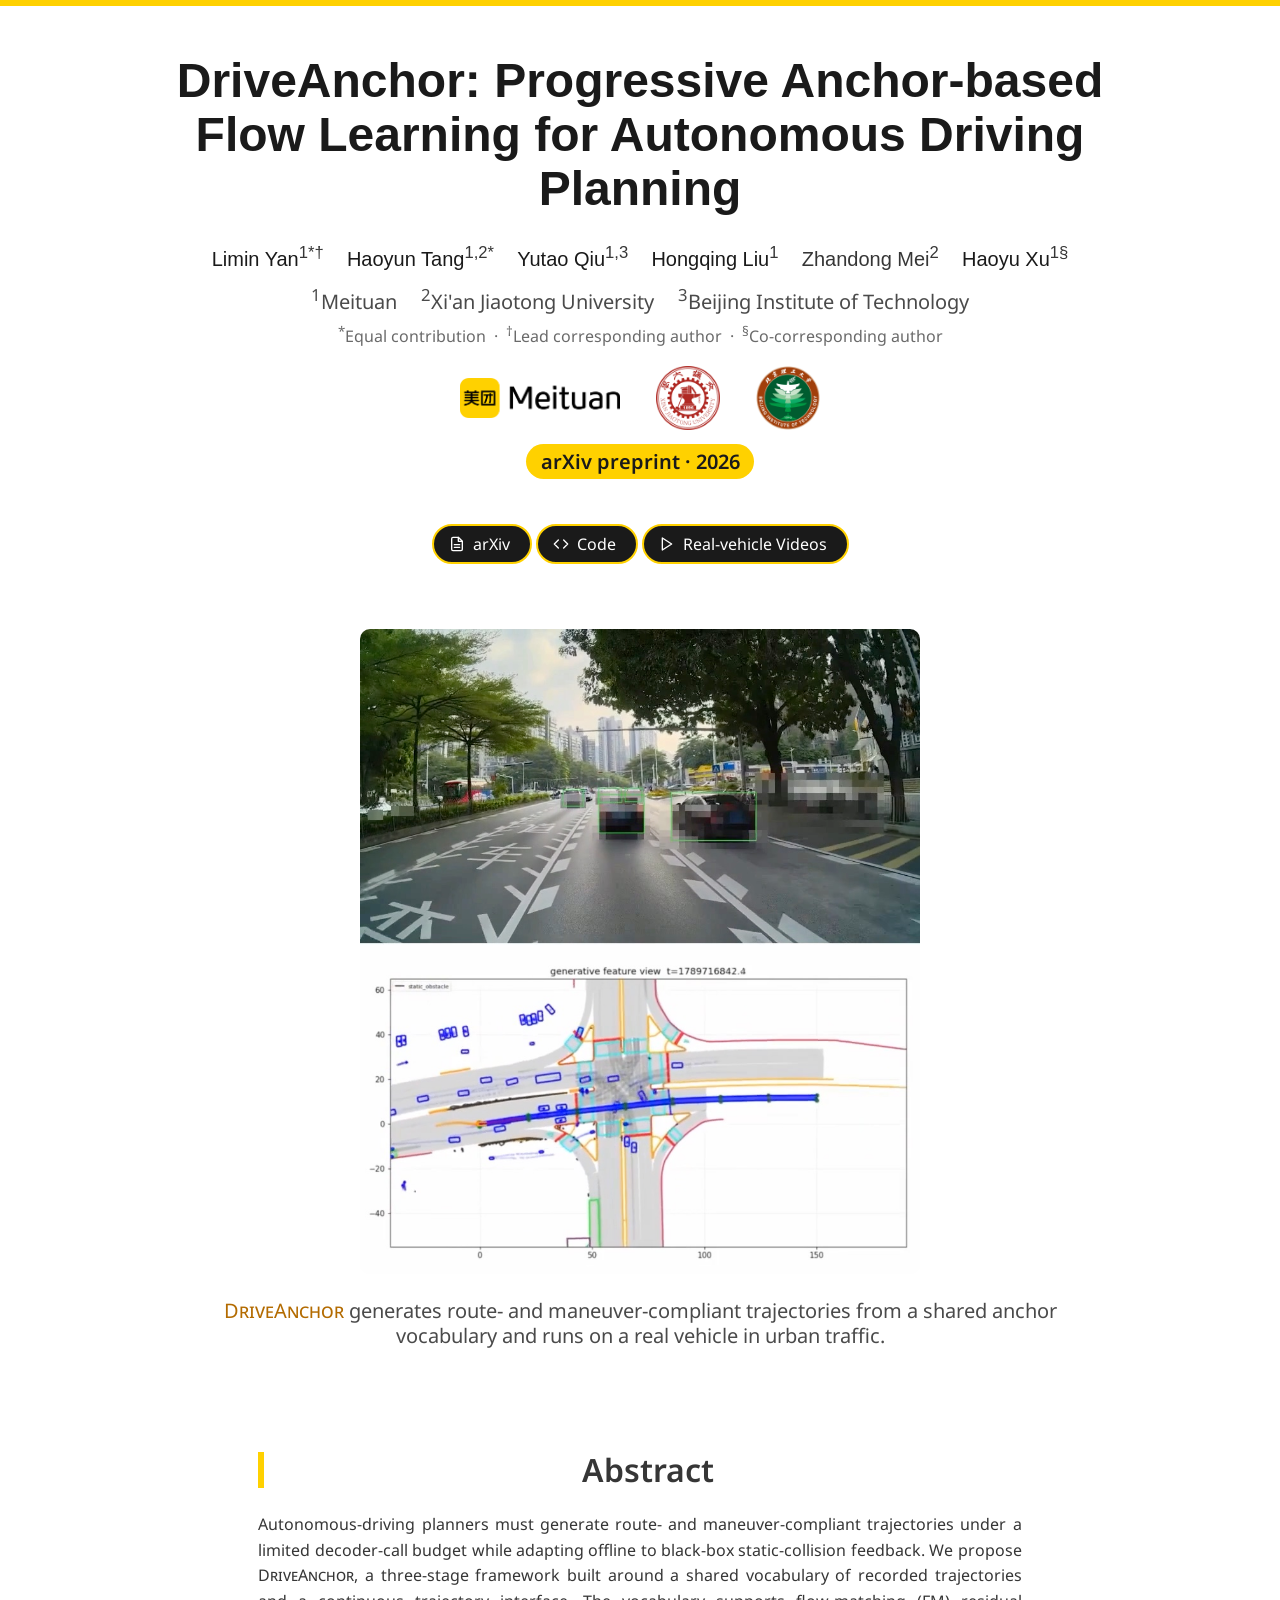
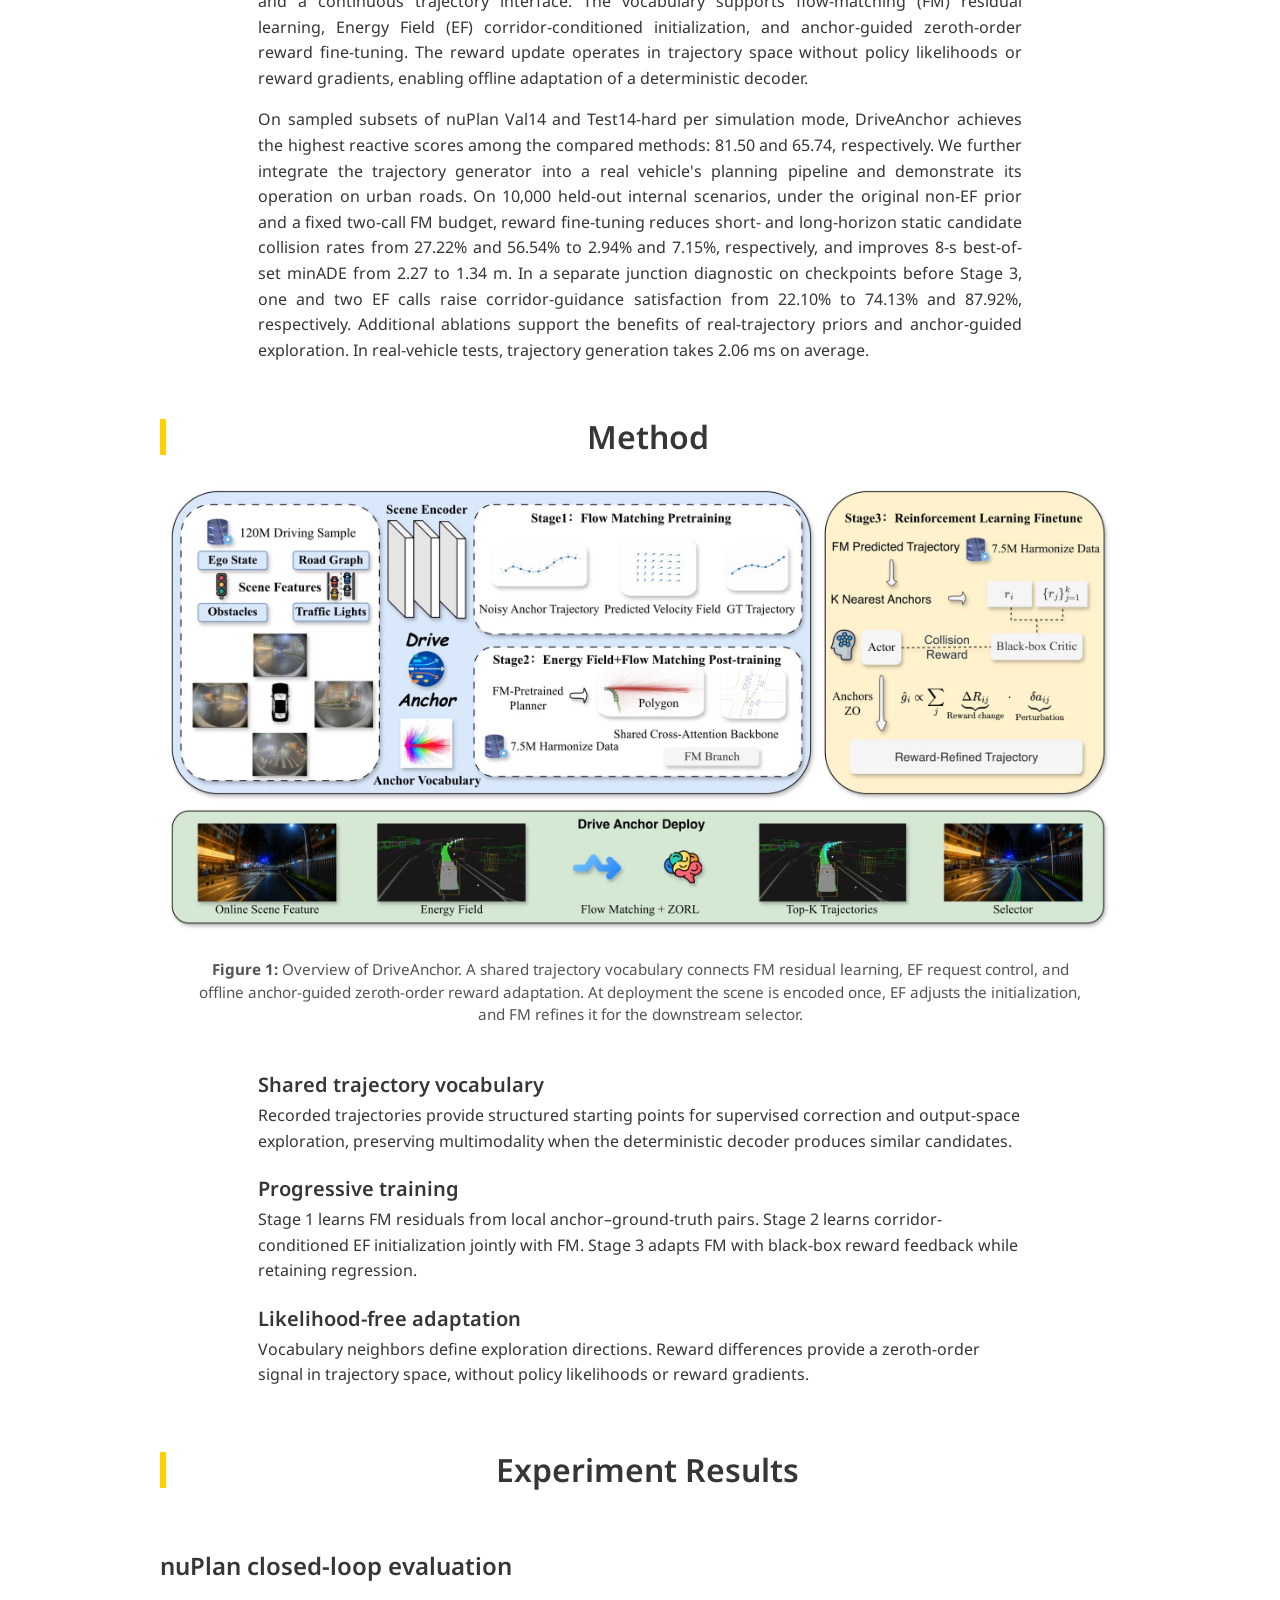
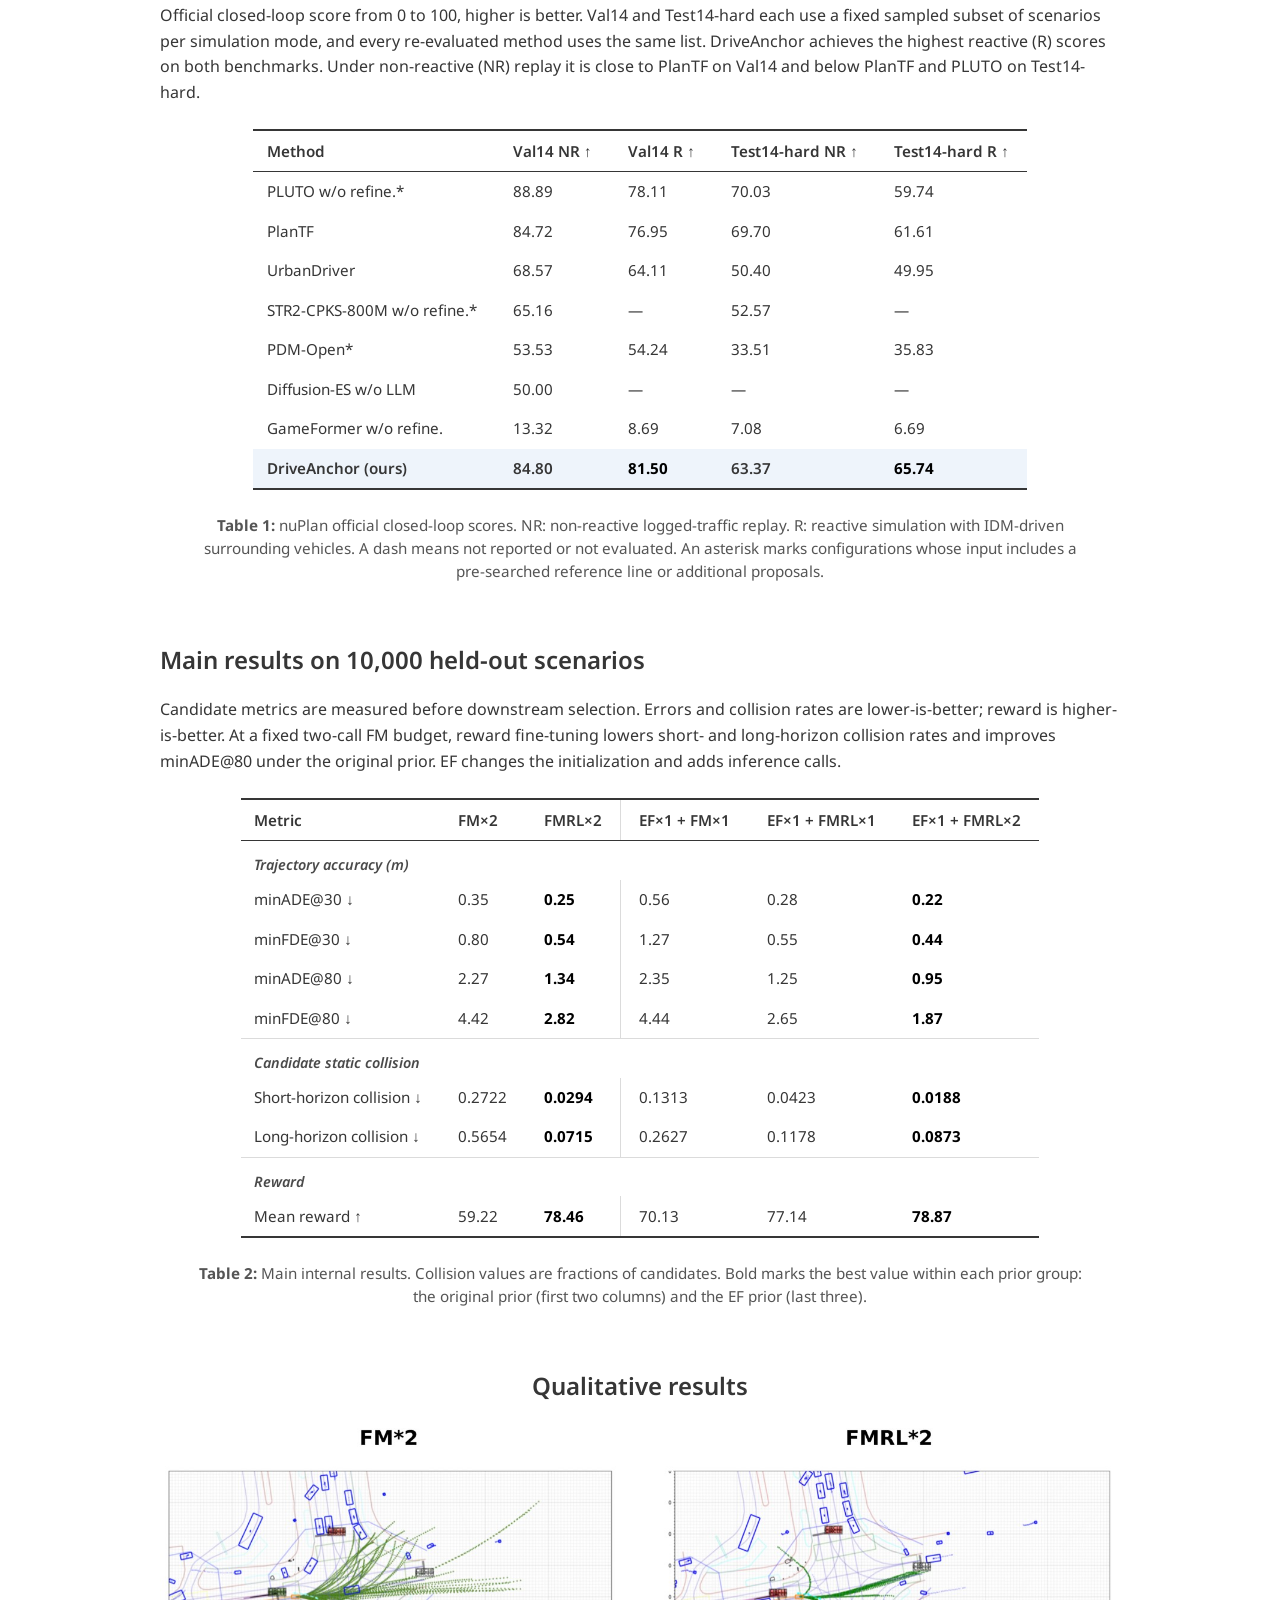
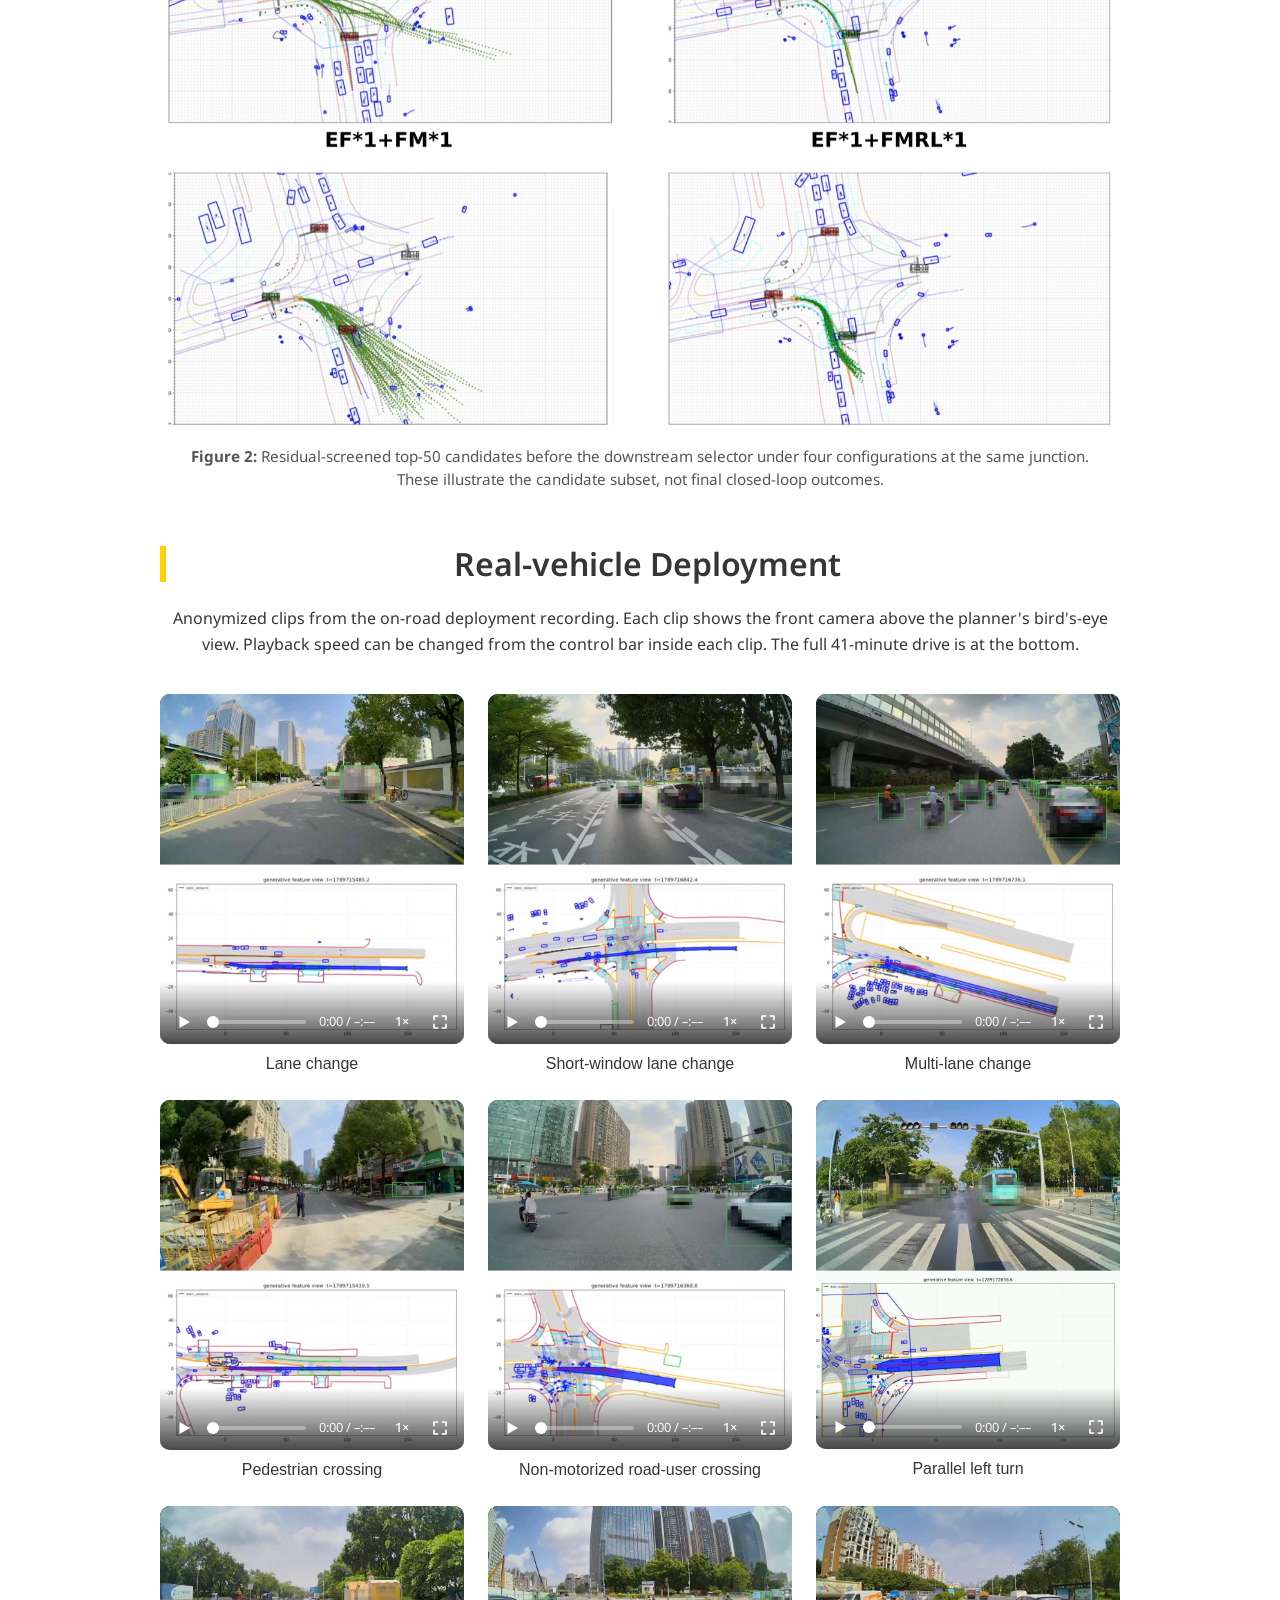
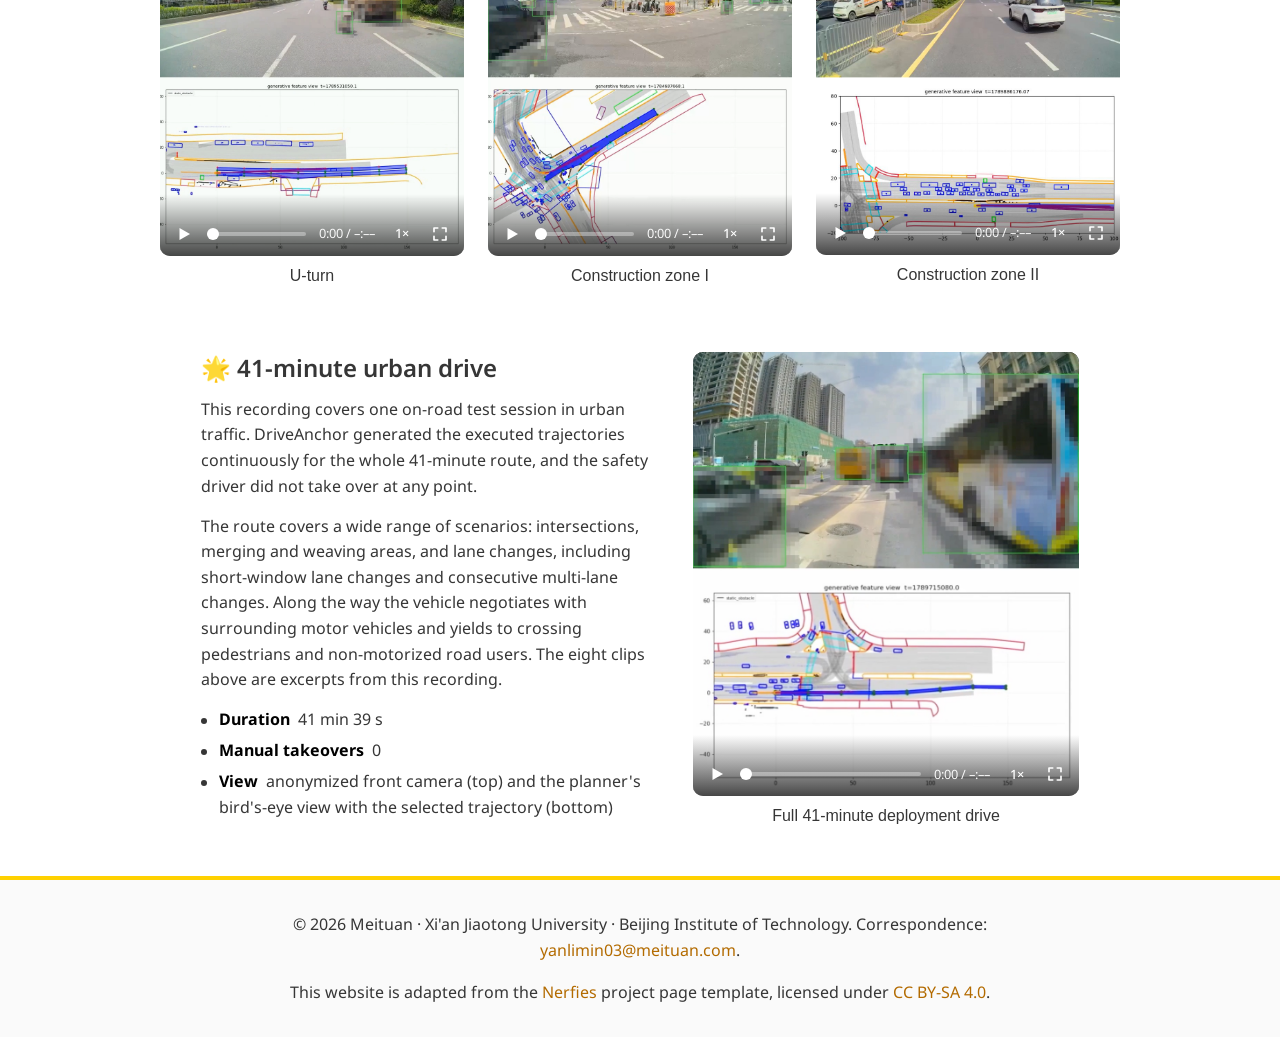
==== website_public/index.html @ 9210ba4e "Publish DriveAnchor public project page" ====
<!doctype html>
<html lang="en">
<head>
  <meta charset="utf-8">
  <meta name="viewport" content="width=device-width, initial-scale=1">
  <meta name="description" content="DriveAnchor: Progressive Anchor-based Flow Learning for Autonomous Driving Planning. Project page by Meituan, Xi'an Jiaotong University, and Beijing Institute of Technology.">
  <title>DriveAnchor: Progressive Anchor-based Flow Learning for Autonomous Driving Planning | Meituan</title>
  <link rel="icon" type="image/svg+xml" href="static/images/car-icon.svg">
  <link rel="icon" type="image/png" sizes="32x32" href="static/images/favicon-32.png">
  <link rel="apple-touch-icon" sizes="180x180" href="static/images/apple-touch-icon.png">
  <link rel="preconnect" href="https://fonts.googleapis.com">
  <link rel="preconnect" href="https://fonts.gstatic.com" crossorigin>
  <!-- Web fonts load without blocking first paint; system fonts show until they arrive. -->
  <link href="https://fonts.googleapis.com/css?family=Google+Sans|Noto+Sans|Castoro&display=swap" rel="stylesheet" media="print" onload="this.media='all'">
  <noscript><link href="https://fonts.googleapis.com/css?family=Google+Sans|Noto+Sans|Castoro&display=swap" rel="stylesheet"></noscript>
  <link rel="stylesheet" href="static/css/bulma.min.css">
  <link rel="stylesheet" href="styles.css">
</head>
<body>

<section class="hero">
  <div class="hero-body">
    <div class="container is-max-desktop">
      <div class="columns is-centered">
        <div class="column has-text-centered">
          <h1 class="title is-1 publication-title">DriveAnchor: Progressive Anchor-based Flow Learning for Autonomous Driving Planning</h1>
          <div class="is-size-5 publication-authors">
            <span class="author-block"><a href="mailto:yanlimin03@meituan.com">Limin Yan</a><sup>1*&dagger;</sup></span>
            <span class="author-block"><a href="mailto:haoyuntang224@163.com">Haoyun Tang</a><sup>1,2*</sup></span>
            <span class="author-block"><a href="mailto:3120240873@bit.edu.cn">Yutao Qiu</a><sup>1,3</sup></span>
            <span class="author-block"><a href="mailto:JaimeThomas01@outlook.com">Hongqing Liu</a><sup>1</sup></span>
            <span class="author-block">Zhandong Mei<sup>2</sup></span>
            <span class="author-block"><a href="mailto:xuhaoyu06@meituan.com">Haoyu Xu</a><sup>1&sect;</sup></span>
          </div>
          <div class="is-size-5 publication-affiliations">
            <span class="author-block"><sup>1</sup>Meituan</span>
            <span class="author-block"><sup>2</sup>Xi'an Jiaotong University</span>
            <span class="author-block"><sup>3</sup>Beijing Institute of Technology</span>
          </div>
          <div class="is-size-6 publication-notes"><sup>*</sup>Equal contribution &nbsp;&middot;&nbsp; <sup>&dagger;</sup>Lead corresponding author &nbsp;&middot;&nbsp; <sup>&sect;</sup>Co-corresponding author</div>
          <div class="affiliation-logos">
            <img src="assets/logos/meituan.png" alt="Meituan" class="aff-logo aff-logo-wide">
            <img src="assets/logos/xjtu.png" alt="Xi'an Jiaotong University" class="aff-logo">
            <img src="assets/logos/bit.png" alt="Beijing Institute of Technology" class="aff-logo">
          </div>
          <div class="is-size-5 publication-venue">arXiv preprint &middot; 2026</div>

          <div class="column has-text-centered">
            <div class="publication-links">
              <span class="link-block">
                <a href="https://arxiv.org/abs/2606.00519" target="_blank" rel="noreferrer" class="external-link button is-normal is-rounded is-dark">
                  <span class="icon"><svg viewBox="0 0 24 24" aria-hidden="true"><path d="M14 2H6a2 2 0 0 0-2 2v16a2 2 0 0 0 2 2h12a2 2 0 0 0 2-2V8z"/><path d="M14 2v6h6M16 13H8M16 17H8"/></svg></span>
                  <span>arXiv</span>
                </a>
              </span>
              <span class="link-block">
                <a href="https://github.com/123445992/driveanchor-public.github.io" target="_blank" rel="noreferrer" class="external-link button is-normal is-rounded is-dark">
                  <span class="icon"><svg viewBox="0 0 24 24" aria-hidden="true"><path d="M16 18l6-6-6-6M8 6l-6 6 6 6"/></svg></span>
                  <span>Code</span>
                </a>
              </span>
              <span class="link-block">
                <a href="#videos" class="external-link button is-normal is-rounded is-dark">
                  <span class="icon"><svg viewBox="0 0 24 24" aria-hidden="true"><path d="M5 3l14 9-14 9z"/></svg></span>
                  <span>Real-vehicle Videos</span>
                </a>
              </span>
            </div>
          </div>
        </div>
      </div>
    </div>
  </div>
</section>

<section class="hero teaser">
  <div class="container is-max-desktop">
    <div class="hero-body">
      <video id="teaser" autoplay muted loop playsinline webkit-playsinline x5-playsinline x5-video-player-type="h5-page" preload="auto" poster="assets/video_posters/short-lane-change.jpg?v=2" width="880" height="1014">
        <source src="assets/videos/short-lane-change.mp4?v=3" type="video/mp4">
      </video>
      <h2 class="subtitle has-text-centered">
        <span class="dnerf">DriveAnchor</span> generates route- and maneuver-compliant trajectories from a shared anchor vocabulary and runs on a real vehicle in urban traffic.
      </h2>
    </div>
  </div>
</section>

<section class="section">
  <div class="container is-max-desktop">

    <!-- Abstract -->
    <div class="columns is-centered has-text-centered">
      <div class="column is-four-fifths">
        <h2 class="title is-3">Abstract</h2>
        <div class="content has-text-justified">
          <p>Autonomous-driving planners must generate route- and maneuver-compliant trajectories under a limited decoder-call budget while adapting offline to black-box static-collision feedback. We propose <span class="dnerf">DriveAnchor</span>, a three-stage framework built around a shared vocabulary of recorded trajectories and a continuous trajectory interface. The vocabulary supports flow-matching (FM) residual learning, Energy Field (EF) corridor-conditioned initialization, and anchor-guided zeroth-order reward fine-tuning. The reward update operates in trajectory space without policy likelihoods or reward gradients, enabling offline adaptation of a deterministic decoder.</p>
          <p>On sampled subsets of nuPlan Val14 and Test14-hard per simulation mode, DriveAnchor achieves the highest reactive scores among the compared methods: 81.50 and 65.74, respectively. We further integrate the trajectory generator into a real vehicle's planning pipeline and demonstrate its operation on urban roads. On 10,000 held-out internal scenarios, under the original non-EF prior and a fixed two-call FM budget, reward fine-tuning reduces short- and long-horizon static candidate collision rates from 27.22% and 56.54% to 2.94% and 7.15%, respectively, and improves 8-s best-of-set minADE from 2.27 to 1.34 m. In a separate junction diagnostic on checkpoints before Stage 3, one and two EF calls raise corridor-guidance satisfaction from 22.10% to 74.13% and 87.92%, respectively. Additional ablations support the benefits of real-trajectory priors and anchor-guided exploration. In real-vehicle tests, trajectory generation takes 2.06 ms on average.</p>
        </div>
      </div>
    </div>
    <!--/ Abstract -->

  </div>
</section>

<section class="section" id="method">
  <div class="container is-max-desktop">
    <div class="columns is-centered has-text-centered">
      <div class="column is-full-width">
        <h2 class="title is-3">Method</h2>
        <div class="content">
          <img src="assets/images/drive-anchor-pipeline.jpg" width="2200" height="1069" loading="lazy" decoding="async" alt="DriveAnchor training and deployment pipeline: anchor vocabulary, three training stages, and on-vehicle deployment">
          <p class="figure-caption"><b>Figure 1:</b> Overview of DriveAnchor. A shared trajectory vocabulary connects FM residual learning, EF request control, and offline anchor-guided zeroth-order reward adaptation. At deployment the scene is encoded once, EF adjusts the initialization, and FM refines it for the downstream selector.</p>
        </div>
      </div>
    </div>

    <div class="columns is-centered">
      <div class="column is-four-fifths">
        <div class="content method-points">
          <h3 class="title is-5">Shared trajectory vocabulary</h3>
          <p>Recorded trajectories provide structured starting points for supervised correction and output-space exploration, preserving multimodality when the deterministic decoder produces similar candidates.</p>
          <h3 class="title is-5">Progressive training</h3>
          <p>Stage 1 learns FM residuals from local anchor–ground-truth pairs. Stage 2 learns corridor-conditioned EF initialization jointly with FM. Stage 3 adapts FM with black-box reward feedback while retaining regression.</p>
          <h3 class="title is-5">Likelihood-free adaptation</h3>
          <p>Vocabulary neighbors define exploration directions. Reward differences provide a zeroth-order signal in trajectory space, without policy likelihoods or reward gradients.</p>
        </div>
      </div>
    </div>
  </div>
</section>

<section class="section" id="results">
  <div class="container is-max-desktop">
    <div class="columns is-centered has-text-centered">
      <div class="column is-full-width">
        <h2 class="title is-3">Experiment Results</h2>
      </div>
    </div>

    <div class="columns is-centered">
      <div class="column is-full-width">
        <h3 class="title is-4">nuPlan closed-loop evaluation</h3>
        <div class="content">
          <p>Official closed-loop score from 0 to 100, higher is better. Val14 and Test14-hard each use a fixed sampled subset of scenarios per simulation mode, and every re-evaluated method uses the same list. DriveAnchor achieves the highest reactive (R) scores on both benchmarks. Under non-reactive (NR) replay it is close to PlanTF on Val14 and below PlanTF and PLUTO on Test14-hard.</p>
        </div>
        <div class="table-container">
          <table class="table results-table">
            <thead><tr><th>Method</th><th>Val14 NR ↑</th><th>Val14 R ↑</th><th>Test14-hard NR ↑</th><th>Test14-hard R ↑</th></tr></thead>
            <tbody>
              <tr><td>PLUTO w/o refine.*</td><td>88.89</td><td>78.11</td><td>70.03</td><td>59.74</td></tr>
              <tr><td>PlanTF</td><td>84.72</td><td>76.95</td><td>69.70</td><td>61.61</td></tr>
              <tr><td>UrbanDriver</td><td>68.57</td><td>64.11</td><td>50.40</td><td>49.95</td></tr>
              <tr><td>STR2-CPKS-800M w/o refine.*</td><td>65.16</td><td>—</td><td>52.57</td><td>—</td></tr>
              <tr><td>PDM-Open*</td><td>53.53</td><td>54.24</td><td>33.51</td><td>35.83</td></tr>
              <tr><td>Diffusion-ES w/o LLM</td><td>50.00</td><td>—</td><td>—</td><td>—</td></tr>
              <tr><td>GameFormer w/o refine.</td><td>13.32</td><td>8.69</td><td>7.08</td><td>6.69</td></tr>
              <tr class="ours"><td>DriveAnchor (ours)</td><td>84.80</td><td><b>81.50</b></td><td>63.37</td><td><b>65.74</b></td></tr>
            </tbody>
          </table>
        </div>
        <p class="figure-caption"><b>Table 1:</b> nuPlan official closed-loop scores. NR: non-reactive logged-traffic replay. R: reactive simulation with IDM-driven surrounding vehicles. A dash means not reported or not evaluated. An asterisk marks configurations whose input includes a pre-searched reference line or additional proposals.</p>
      </div>
    </div>

    <div class="columns is-centered">
      <div class="column is-full-width">
        <h3 class="title is-4">Main results on 10,000 held-out scenarios</h3>
        <div class="content">
          <p>Candidate metrics are measured before downstream selection. Errors and collision rates are lower-is-better; reward is higher-is-better. At a fixed two-call FM budget, reward fine-tuning lowers short- and long-horizon collision rates and improves minADE@80 under the original prior. EF changes the initialization and adds inference calls.</p>
        </div>
        <div class="table-container">
          <table class="table results-table wide">
            <thead><tr><th>Metric</th><th>FM×2</th><th>FMRL×2</th><th>EF×1 + FM×1</th><th>EF×1 + FMRL×1</th><th>EF×1 + FMRL×2</th></tr></thead>
            <tbody>
              <tr class="group"><th colspan="6">Trajectory accuracy (m)</th></tr>
              <tr><td>minADE@30 ↓</td><td>0.35</td><td><b>0.25</b></td><td>0.56</td><td>0.28</td><td><b>0.22</b></td></tr>
              <tr><td>minFDE@30 ↓</td><td>0.80</td><td><b>0.54</b></td><td>1.27</td><td>0.55</td><td><b>0.44</b></td></tr>
              <tr><td>minADE@80 ↓</td><td>2.27</td><td><b>1.34</b></td><td>2.35</td><td>1.25</td><td><b>0.95</b></td></tr>
              <tr><td>minFDE@80 ↓</td><td>4.42</td><td><b>2.82</b></td><td>4.44</td><td>2.65</td><td><b>1.87</b></td></tr>
              <tr class="group"><th colspan="6">Candidate static collision</th></tr>
              <tr><td>Short-horizon collision ↓</td><td>0.2722</td><td><b>0.0294</b></td><td>0.1313</td><td>0.0423</td><td><b>0.0188</b></td></tr>
              <tr><td>Long-horizon collision ↓</td><td>0.5654</td><td><b>0.0715</b></td><td>0.2627</td><td>0.1178</td><td><b>0.0873</b></td></tr>
              <tr class="group"><th colspan="6">Reward</th></tr>
              <tr><td>Mean reward ↑</td><td>59.22</td><td><b>78.46</b></td><td>70.13</td><td>77.14</td><td><b>78.87</b></td></tr>
            </tbody>
          </table>
        </div>
        <p class="figure-caption"><b>Table 2:</b> Main internal results. Collision values are fractions of candidates. Bold marks the best value within each prior group: the original prior (first two columns) and the EF prior (last three).</p>
      </div>
    </div>

    <div class="columns is-centered has-text-centered">
      <div class="column is-full-width">
        <h3 class="title is-4">Qualitative results</h3>
        <div class="content">
          <img src="assets/images/residual-screening.jpg" width="1600" height="1017" loading="lazy" decoding="async" alt="Residual-screened top-50 candidate trajectories at one junction under four configurations">
          <p class="figure-caption"><b>Figure 2:</b> Residual-screened top-50 candidates before the downstream selector under four configurations at the same junction. These illustrate the candidate subset, not final closed-loop outcomes.</p>
        </div>
      </div>
    </div>
  </div>
</section>

<section class="section" id="videos">
  <div class="container is-max-desktop">
    <div class="columns is-centered has-text-centered">
      <div class="column is-full-width">
        <h2 class="title is-3">Real-vehicle Deployment</h2>
        <div class="content">
          <p>Anonymized clips from the on-road deployment recording. Each clip shows the front camera above the planner's bird's-eye view. Playback speed can be changed from the control bar inside each clip. The full 41-minute drive is at the bottom.</p>
        </div>
      </div>
    </div>

    <div class="columns is-multiline is-centered video-grid">
      <div class="column is-one-third"><div class="video-card"><video controls preload="none" playsinline width="880" height="1014" poster="assets/video_posters/lane-change.jpg?v=2"><source src="assets/videos/lane-change.mp4?v=3" type="video/mp4"></video><p class="video-label">Lane change</p></div></div>
      <div class="column is-one-third"><div class="video-card"><video controls preload="none" playsinline width="880" height="1014" poster="assets/video_posters/short-lane-change.jpg?v=2"><source src="assets/videos/short-lane-change.mp4?v=3" type="video/mp4"></video><p class="video-label">Short-window lane change</p></div></div>
      <div class="column is-one-third"><div class="video-card"><video controls preload="none" playsinline width="880" height="1014" poster="assets/video_posters/multi-lane-change.jpg?v=2"><source src="assets/videos/multi-lane-change.mp4?v=3" type="video/mp4"></video><p class="video-label">Multi-lane change</p></div></div>
      <div class="column is-one-third"><div class="video-card"><video controls preload="none" playsinline width="880" height="1014" poster="assets/video_posters/pedestrian-crossing.jpg?v=2"><source src="assets/videos/pedestrian-crossing.mp4?v=3" type="video/mp4"></video><p class="video-label">Pedestrian crossing</p></div></div>
      <div class="column is-one-third"><div class="video-card"><video controls preload="none" playsinline width="880" height="1014" poster="assets/video_posters/non-motorized-crossing.jpg?v=2"><source src="assets/videos/non-motorized-crossing.mp4?v=3" type="video/mp4"></video><p class="video-label">Non-motorized road-user crossing</p></div></div>
      <div class="column is-one-third"><div class="video-card"><video controls preload="none" playsinline width="880" height="1012" poster="assets/video_posters/parallel-left-turn.jpg?v=2"><source src="assets/videos/parallel-left-turn.mp4?v=3" type="video/mp4"></video><p class="video-label">Parallel left turn</p></div></div>
      <div class="column is-one-third"><div class="video-card"><video controls preload="none" playsinline width="880" height="1012" poster="assets/video_posters/u-turn.jpg?v=2"><source src="assets/videos/u-turn.mp4?v=3" type="video/mp4"></video><p class="video-label">U-turn</p></div></div>
      <div class="column is-one-third"><div class="video-card"><video controls preload="none" playsinline width="880" height="1012" poster="assets/video_posters/construction-zone.jpg?v=2"><source src="assets/videos/construction-zone-1.mp4?v=3" type="video/mp4"></video><p class="video-label">Construction zone I</p></div></div>
      <div class="column is-one-third"><div class="video-card"><video controls preload="none" playsinline width="880" height="1010" poster="assets/video_posters/construction-zone-2.jpg?v=2"><source src="assets/videos/construction-zone-2.mp4?v=3" type="video/mp4"></video><p class="video-label">Construction zone II</p></div></div>
    </div>

    <div class="columns is-centered is-vcentered video-feature">
      <div class="column is-6 feature-text">
        <h3 class="title is-4">🌟 41-minute urban drive</h3>
        <div class="content">
          <p>This recording covers one on-road test session in urban traffic. DriveAnchor generated the executed trajectories continuously for the whole 41-minute route, and the safety driver did not take over at any point.</p>
          <p>The route covers a wide range of scenarios: intersections, merging and weaving areas, and lane changes, including short-window lane changes and consecutive multi-lane changes. Along the way the vehicle negotiates with surrounding motor vehicles and yields to crossing pedestrians and non-motorized road users. The eight clips above are excerpts from this recording.</p>
          <ul class="feature-facts">
            <li><b>Duration</b> 41 min 39 s</li>
            <li><b>Manual takeovers</b> 0</li>
            <li><b>View</b> anonymized front camera (top) and the planner's bird's-eye view with the selected trajectory (bottom)</li>
          </ul>
        </div>
      </div>
      <div class="column is-5">
        <div class="video-card">
          <video controls preload="none" playsinline width="880" height="1014" poster="assets/video_posters/full-deployment.jpg?v=2" aria-label="Full 41-minute deployment drive"><source src="https://github.com/123445992/driveanchor-public.github.io/releases/download/media-v2/full-deployment.mp4" type="video/mp4"></video>
          <p class="video-label">Full 41-minute deployment drive</p>
        </div>
      </div>
    </div>
  </div>
</section>

<footer class="footer">
  <div class="container">
    <div class="columns is-centered">
      <div class="column is-8">
        <div class="content has-text-centered">
          <p>&copy; 2026 Meituan &middot; Xi'an Jiaotong University &middot; Beijing Institute of Technology. Correspondence: <a href="mailto:yanlimin03@meituan.com">yanlimin03@meituan.com</a>.</p>
          <p>This website is adapted from the <a href="https://nerfies.github.io" target="_blank" rel="noreferrer">Nerfies</a> project page template, licensed under <a rel="license" href="http://creativecommons.org/licenses/by-sa/4.0/">CC BY-SA 4.0</a>.</p>
        </div>
      </div>
    </div>
  </div>
</footer>

<script src="static/js/player.js" defer></script>
</body>
</html>
---- website_public/styles.css ----
/* DriveAnchor project page — adapted from the Nerfies template (CC BY-SA 4.0). */

body {
  font-family: 'Noto Sans', sans-serif;
  color: #363636;
}

.title,
.subtitle,
.video-label {
  font-family: 'Google Sans', 'Noto Sans', sans-serif;
}

.content {
  line-height: 1.6;
}

.footer .icon-link {
  font-size: 25px;
  color: #000;
}

.link-block a {
  margin-top: 5px;
  margin-bottom: 5px;
}

.dnerf {
  font-variant: small-caps;
}

.teaser .hero-body {
  padding-top: 0;
  padding-bottom: 3rem;
}

.teaser {
  font-family: 'Google Sans', sans-serif;
}

.teaser video {
  display: block;
  width: 100%;
  max-width: 560px;
  height: auto;
  margin: 0 auto 1.5rem;
  border-radius: 10px;
}

.publication-title {
  font-family: 'Google Sans', sans-serif;
}

.publication-authors {
  font-family: 'Google Sans', sans-serif;
}

.publication-venue {
  color: #555;
  width: fit-content;
  margin: 0.5rem auto 0;
  font-weight: bold;
}

.author-block {
  display: inline-block;
}

.publication-links {
  margin-top: 1rem;
}

.button .icon svg {
  width: 16px;
  height: 16px;
  fill: none;
  stroke: currentColor;
  stroke-width: 2;
  stroke-linecap: round;
  stroke-linejoin: round;
}

.section {
  padding-top: 2rem;
  padding-bottom: 2rem;
}

.section + .section {
  padding-top: 0;
}

#videos {
  padding-bottom: 3rem;
}

.title.is-3 {
  margin-top: 1.5rem;
}

.title.is-4 {
  margin-top: 2.5rem;
}

.content img {
  display: block;
  width: 100%;
  height: auto;
  margin: 0 auto;
  border-radius: 10px;
}

.figure-caption {
  margin: 0.75rem auto 0;
  max-width: 900px;
  color: #555;
  font-size: 0.95rem;
  line-height: 1.5;
  text-align: center;
}

.method-points h3.title {
  margin-top: 1.5rem;
  margin-bottom: 0.4rem;
}

.method-points p {
  margin-bottom: 0.5rem;
}

/* Tables — booktabs style: top and bottom rules, one rule under the header, no vertical lines */
.table-container {
  overflow-x: auto;
  -webkit-overflow-scrolling: touch;
  margin: 0.5rem 0 0;
}

.results-table {
  width: auto;
  min-width: 720px;
  margin: 0 auto;
  border-collapse: collapse;
  color: #363636;
  font-size: 0.95rem;
  font-variant-numeric: tabular-nums;
}

.results-table th,
.results-table td {
  padding: 0.55em 1.2em;
  border: 0;
  text-align: center;
  white-space: nowrap;
  vertical-align: middle;
}

.results-table th:first-child,
.results-table td:first-child {
  padding-left: 0.9em;
  text-align: left;
}

.results-table thead th {
  border-top: 2px solid #363636;
  border-bottom: 1px solid #363636;
  color: #363636;
  font-family: 'Google Sans', 'Noto Sans', sans-serif;
  font-weight: 600;
}

.results-table tbody tr:last-child td {
  border-bottom: 2px solid #363636;
}

.results-table tbody tr:hover td {
  background: #fafafa;
}

.results-table tr.ours td {
  background: #eef4fb;
  font-weight: 600;
}

.results-table tr.ours:hover td {
  background: #e6eff9;
}

.results-table tr.group th {
  padding: 0.9em 0.9em 0.3em;
  border-top: 1px solid #dbdbdb;
  color: #4a4a4a;
  font-size: 0.9rem;
  font-style: italic;
  font-weight: 600;
  text-align: left;
}

.results-table tr.group:first-child th {
  border-top: 0;
}

.results-table b {
  color: #000;
  font-weight: 700;
}

.results-table.wide th:nth-child(4),
.results-table.wide td:nth-child(4) {
  border-left: 1px solid #dbdbdb;
}

.results-table.wide tr.group th {
  border-left: 0;
}

.results-table:not(.wide) {
  min-width: 640px;
}

/* Videos */
.video-grid {
  margin-top: 0.5rem;
}

.video-feature {
  margin-top: 2.5rem;
}

.video-feature .video-card {
  max-width: 440px;
  margin: 0 auto;
}

.video-feature .video-label {
  font-size: 1rem;
}

.feature-text .title.is-4 {
  margin-top: 0;
  margin-bottom: 1rem;
  text-align: left;
}

.feature-text .content {
  text-align: left;
}

.feature-text .content p {
  margin-bottom: 0.9rem;
}

.content ul.feature-facts {
  margin: 0.5rem 0 0;
  padding-left: 0;
  list-style: none;
}

.feature-facts li {
  padding-left: 1.1em;
  margin-bottom: 0.35rem;
  position: relative;
}

.feature-facts li::before {
  content: "";
  position: absolute;
  left: 0;
  top: 0.65em;
  width: 6px;
  height: 6px;
  border-radius: 50%;
  background: #363636;
}

.feature-facts b {
  color: #000;
  margin-right: 0.3em;
}

@media (max-width: 768px) {
  .feature-text .title.is-4,
  .feature-text .content {
    text-align: center;
  }
  .feature-facts li {
    text-align: left;
  }
  .video-feature .video-card {
    max-width: 360px;
  }
}

.video-card video {
  display: block;
  width: 100%;
  height: auto;
  border-radius: 10px;
  background: #000;
}

/* In-video player chrome (built by static/js/player.js) */
.player {
  position: relative;
  overflow: hidden;
  border-radius: 10px;
  background: #000;
  outline: none;
}

.player video {
  display: block;
  width: 100%;
  height: auto;
  border: 0;
  border-radius: 0;
  cursor: pointer;
}

.player.is-fullscreen {
  display: flex;
  align-items: center;
  justify-content: center;
  border-radius: 0;
}

.player.is-fullscreen video {
  width: 100%;
  height: 100%;
  object-fit: contain;
}

.player-bar {
  position: absolute;
  right: 0;
  bottom: 0;
  left: 0;
  display: flex;
  align-items: center;
  gap: 0.4rem;
  padding: 1.6rem 0.6rem 0.5rem;
  background: linear-gradient(to top, rgba(0, 0, 0, 0.72), rgba(0, 0, 0, 0));
  color: #fff;
  font-family: 'Google Sans', 'Noto Sans', sans-serif;
  font-size: 0.8rem;
  font-variant-numeric: tabular-nums;
  opacity: 0;
  transition: opacity 0.2s ease;
}

.player.is-paused .player-bar,
.player.is-active .player-bar,
.player:focus-within .player-bar {
  opacity: 1;
}

@media (hover: none) {
  .player-bar { opacity: 1; }
}

.pb-btn {
  display: inline-flex;
  align-items: center;
  justify-content: center;
  flex: none;
  height: 28px;
  min-width: 28px;
  padding: 0 0.3rem;
  border: 0;
  border-radius: 6px;
  background: transparent;
  color: #fff;
  font: inherit;
  cursor: pointer;
}

.pb-btn:hover,
.pb-btn:focus-visible {
  background: rgba(255, 255, 255, 0.18);
  outline: none;
}

.pb-btn svg {
  width: 18px;
  height: 18px;
  fill: currentColor;
}

/* The full-screen icon is stroke-only; keep it from being filled. */
.pb-full svg {
  fill: none;
}

.pb-seek {
  flex: 1 1 0;
  min-width: 0;
  height: 4px;
  margin: 0 0.2rem;
  appearance: none;
  -webkit-appearance: none;
  border-radius: 2px;
  background: linear-gradient(to right, #fff var(--p, 0%), rgba(255, 255, 255, 0.35) var(--p, 0%));
  cursor: pointer;
}

.pb-seek::-webkit-slider-thumb {
  -webkit-appearance: none;
  width: 12px;
  height: 12px;
  border: 0;
  border-radius: 50%;
  background: #fff;
}

.pb-seek::-moz-range-thumb {
  width: 12px;
  height: 12px;
  border: 0;
  border-radius: 50%;
  background: #fff;
}

.pb-seek::-moz-range-track {
  height: 4px;
  background: transparent;
}

.pb-time {
  flex: none;
  padding: 0 0.2rem;
  white-space: nowrap;
  opacity: 0.95;
}

.pb-speed {
  position: relative;
  flex: none;
}

.pb-speed-btn {
  min-width: 2.8em;
  font-weight: 500;
}

.pb-speed-menu {
  position: absolute;
  right: 0;
  bottom: calc(100% + 6px);
  display: none;
  min-width: 4.6em;
  padding: 0.25rem;
  border-radius: 8px;
  background: rgba(20, 20, 20, 0.94);
  box-shadow: 0 4px 16px rgba(0, 0, 0, 0.35);
}

.pb-speed-menu.is-open {
  display: block;
}

.pb-speed-menu button {
  display: block;
  width: 100%;
  padding: 0.3rem 0.7rem;
  border: 0;
  border-radius: 5px;
  background: transparent;
  color: #fff;
  font: inherit;
  text-align: left;
  cursor: pointer;
}

.pb-speed-menu button:hover {
  background: rgba(255, 255, 255, 0.15);
}

.pb-speed-menu button[aria-checked="true"] {
  font-weight: 600;
}

.pb-speed-menu button[aria-checked="true"]::before {
  content: "✓ ";
}

.pb-speed-menu button[aria-checked="false"]::before {
  content: "";
  display: inline-block;
  width: 1.1em;
}

.video-label {
  margin-top: 0.5rem;
  font-family: 'Google Sans', sans-serif;
  font-size: 1rem;
  text-align: center;
}

.footer {
  padding: 2rem 1.5rem;
}

@media (max-width: 768px) {
  .publication-title {
    font-size: 2rem;
  }
  .title.is-4 {
    margin-top: 2rem;
  }
}

/* ---------- Meituan brand theme (public, named version) ---------- */
:root {
  --mt-yellow: #FFD100;
  --mt-yellow-dark: #E6BC00;
  --mt-amber: #B36B00;
  --mt-ink: #1a1a1a;
}
body { border-top: 6px solid var(--mt-yellow); }
.brand-strip { display: flex; justify-content: center; margin: 0 0 1.25rem; }
.brand-logo { height: 44px; width: auto; }
.publication-title { color: var(--mt-ink); }
.publication-authors .author-block { margin: 0 0.55rem; }
.publication-authors .author-block a { color: var(--mt-ink); text-decoration: none; }
.publication-authors .author-block a:hover { color: var(--mt-amber); }

.publication-affiliations { margin-top: 0.5rem; color: #4a4a4a; }
.publication-affiliations .author-block { margin: 0 0.6rem; }
.publication-notes { color: #6a6a6a; margin-top: 0.35rem; }
.affiliation-logos { display: flex; justify-content: center; align-items: center; gap: 2.25rem; margin: 1.1rem 0 0.9rem; flex-wrap: wrap; }
.aff-logo { height: 64px; width: auto; }
.aff-logo-wide { height: 40px; }
.publication-venue { background: var(--mt-yellow); color: var(--mt-ink); font-weight: 600; border-radius: 999px; padding: 0.15rem 0.9rem; margin: 0.25rem auto 0.75rem; }
.publication-links .button.is-dark { background: var(--mt-ink); border: 2px solid var(--mt-yellow); }
.publication-links .button.is-dark:hover { background: var(--mt-yellow); color: var(--mt-ink); }
.publication-links .button.is-dark:hover svg { stroke: var(--mt-ink); }
.section .title.is-3 { border-left: 6px solid var(--mt-yellow); padding-left: 0.6rem; }
.hero.teaser .subtitle .dnerf { color: var(--mt-amber); }
.footer { border-top: 4px solid var(--mt-yellow); }
.footer a { color: var(--mt-amber); }
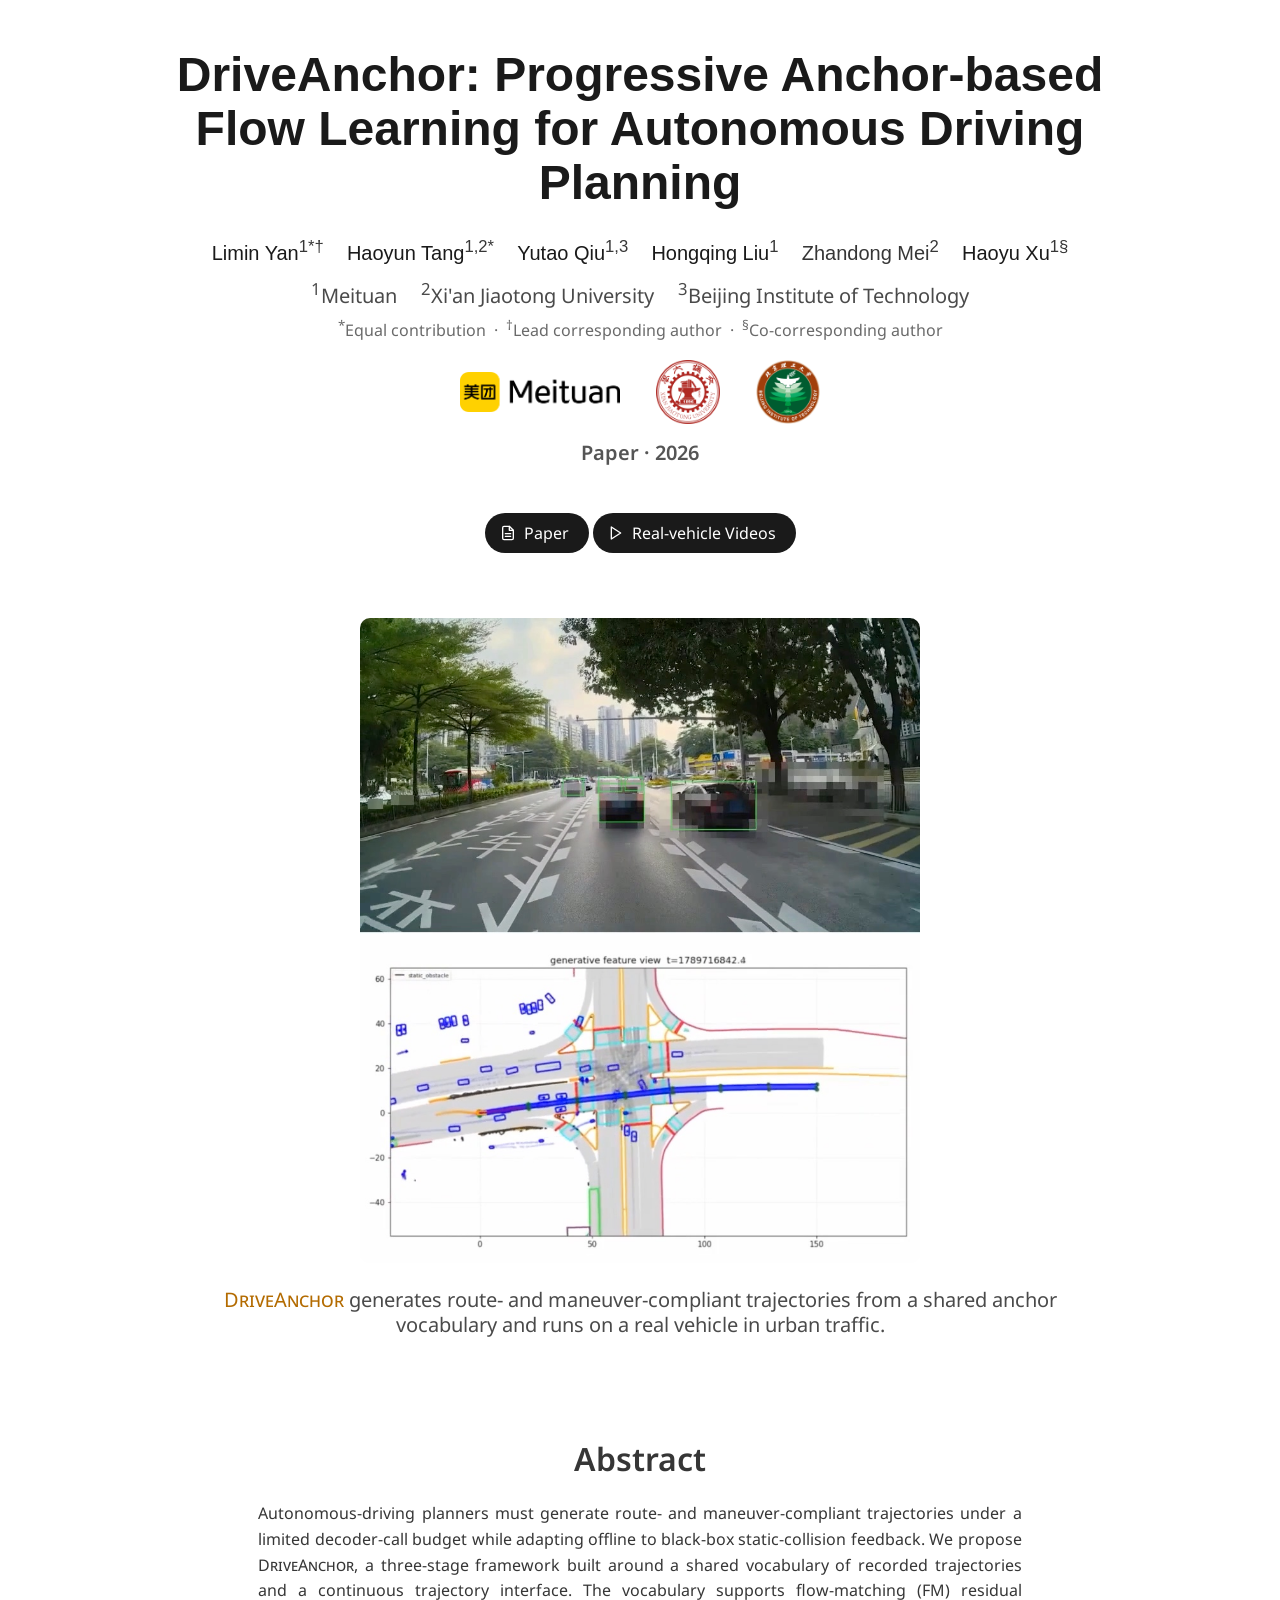
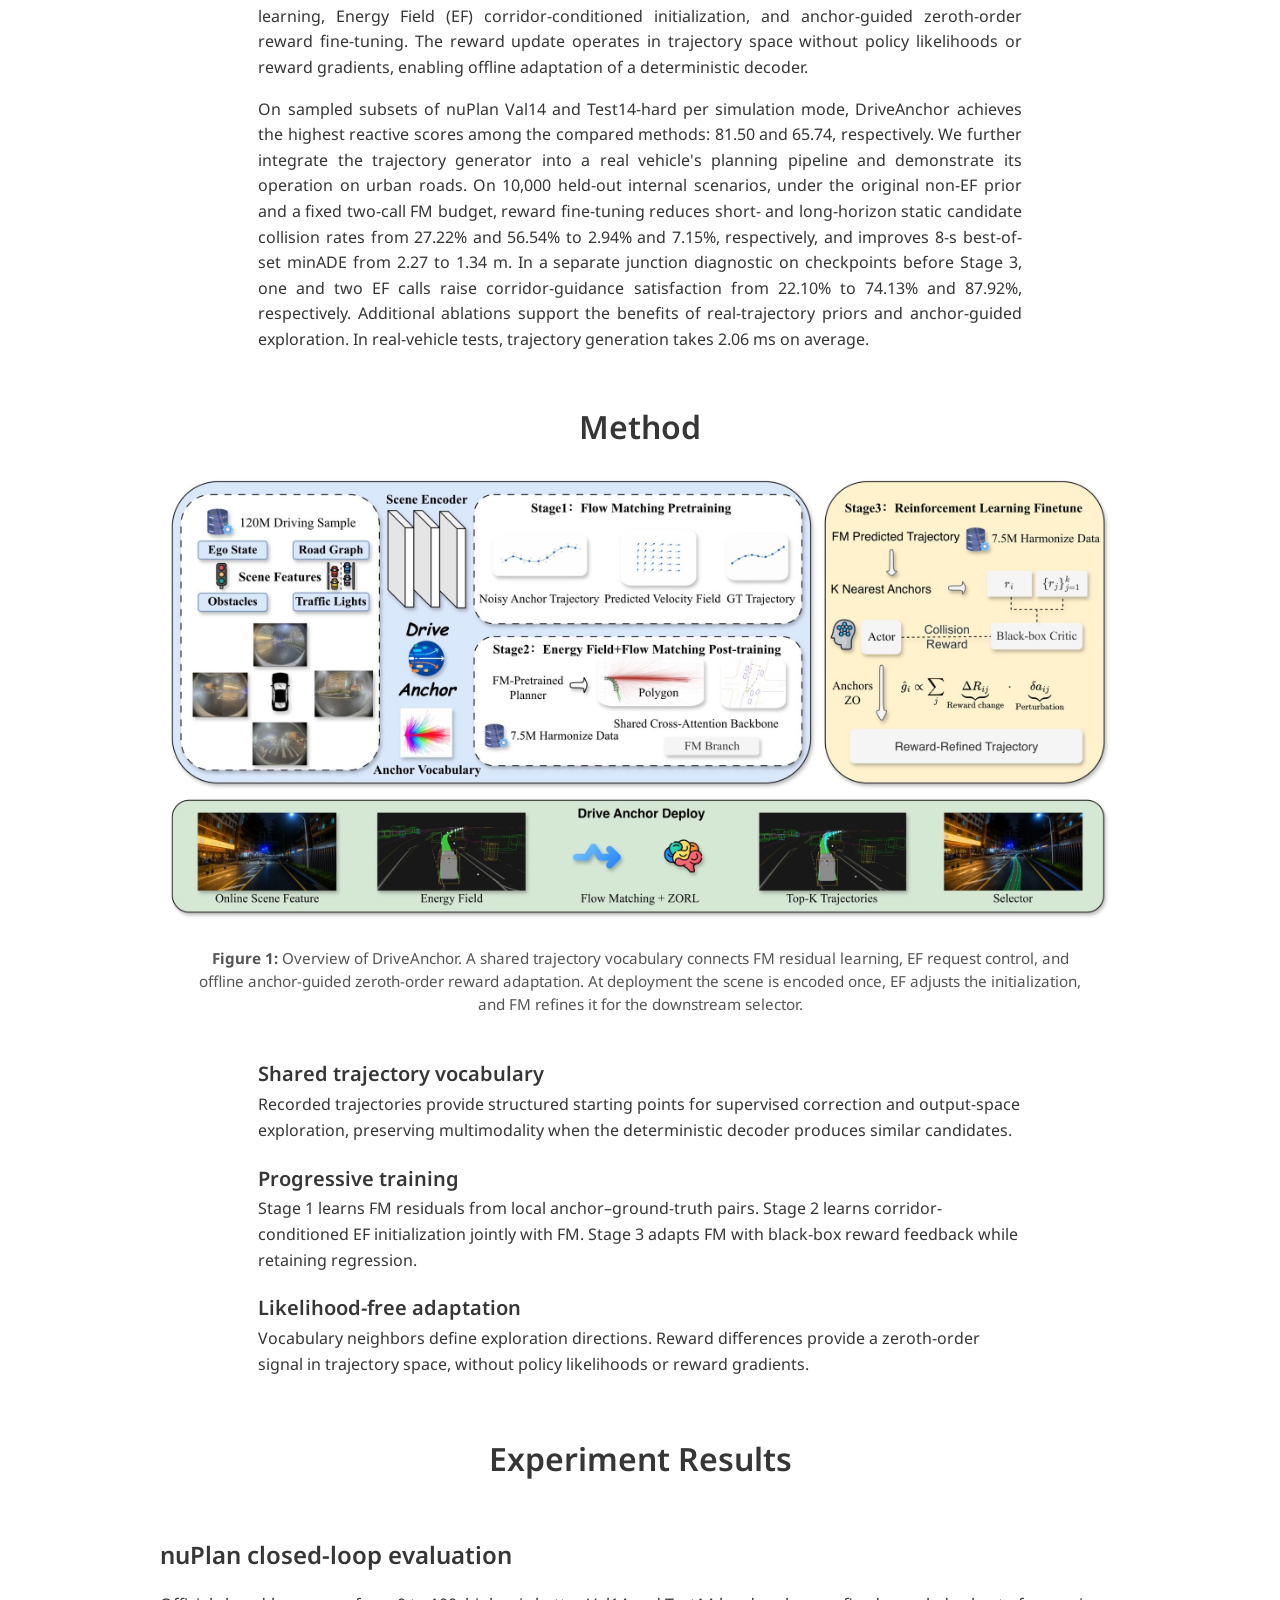
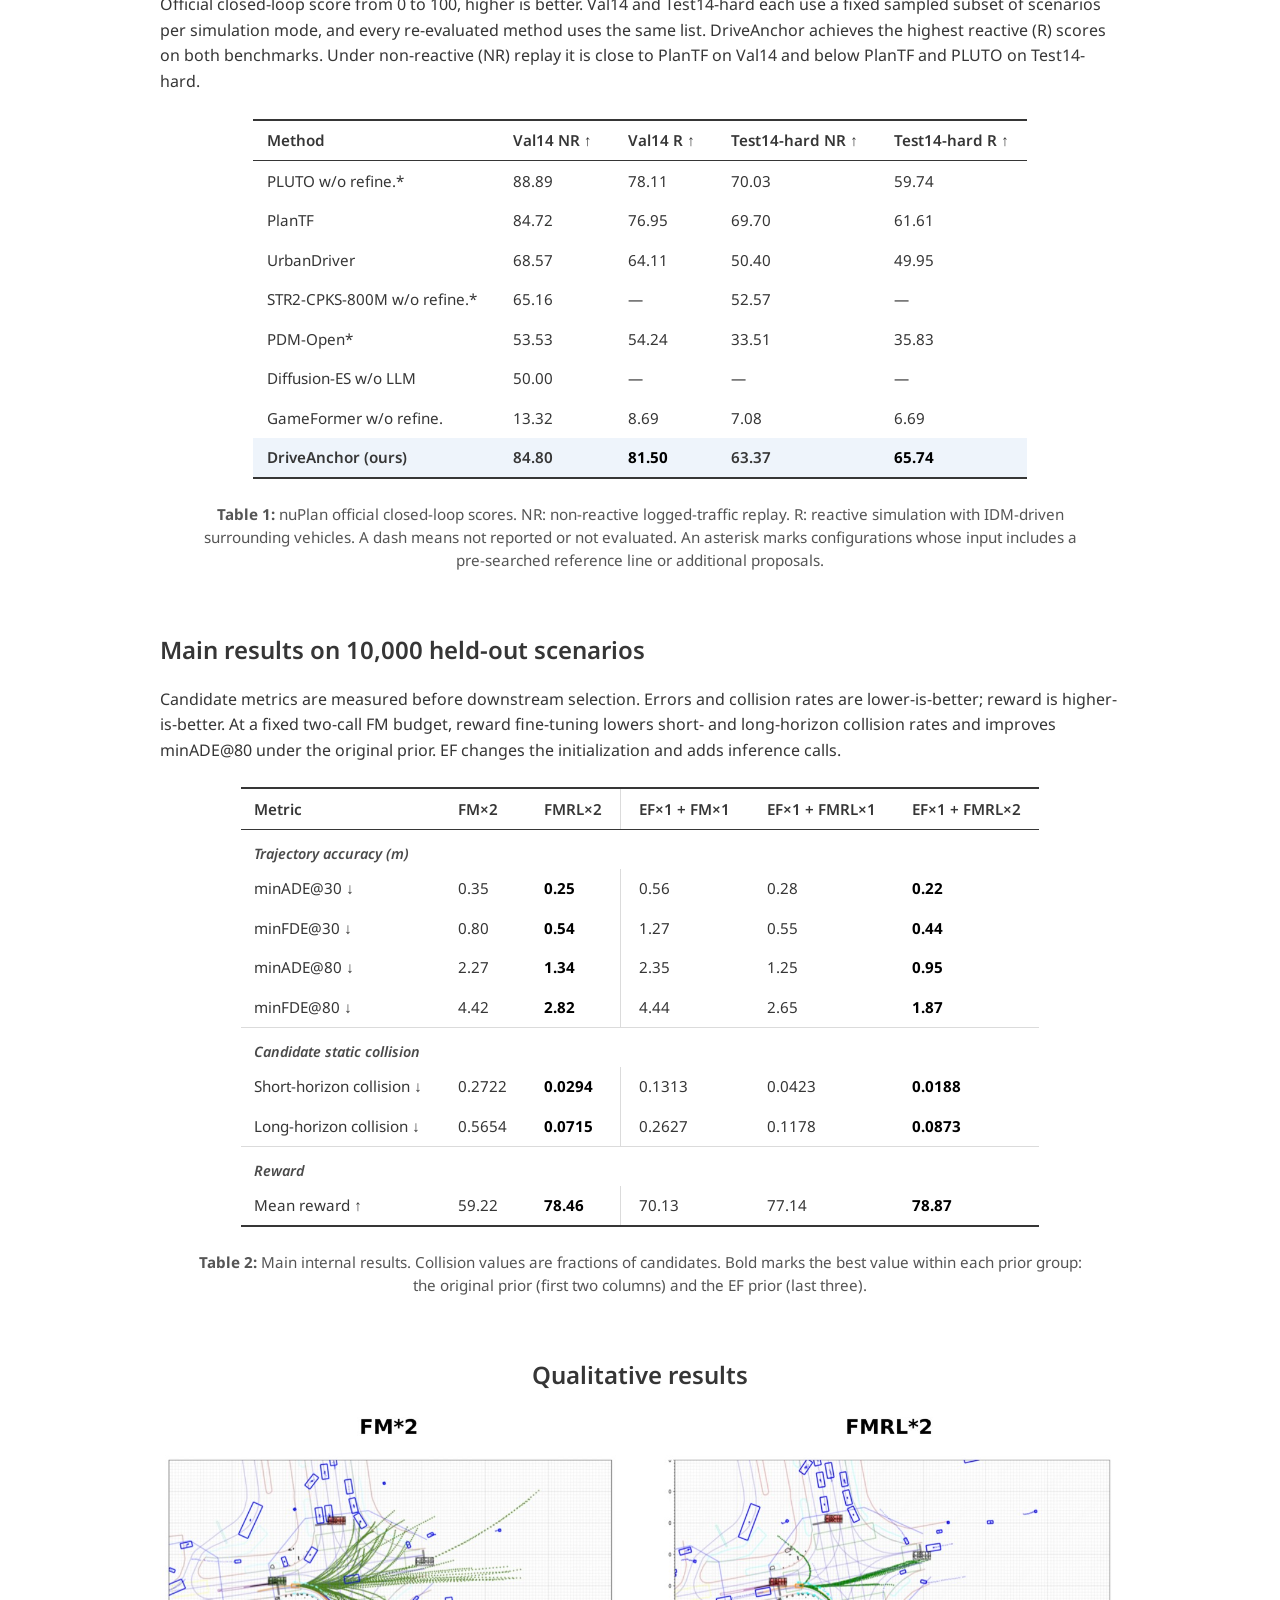
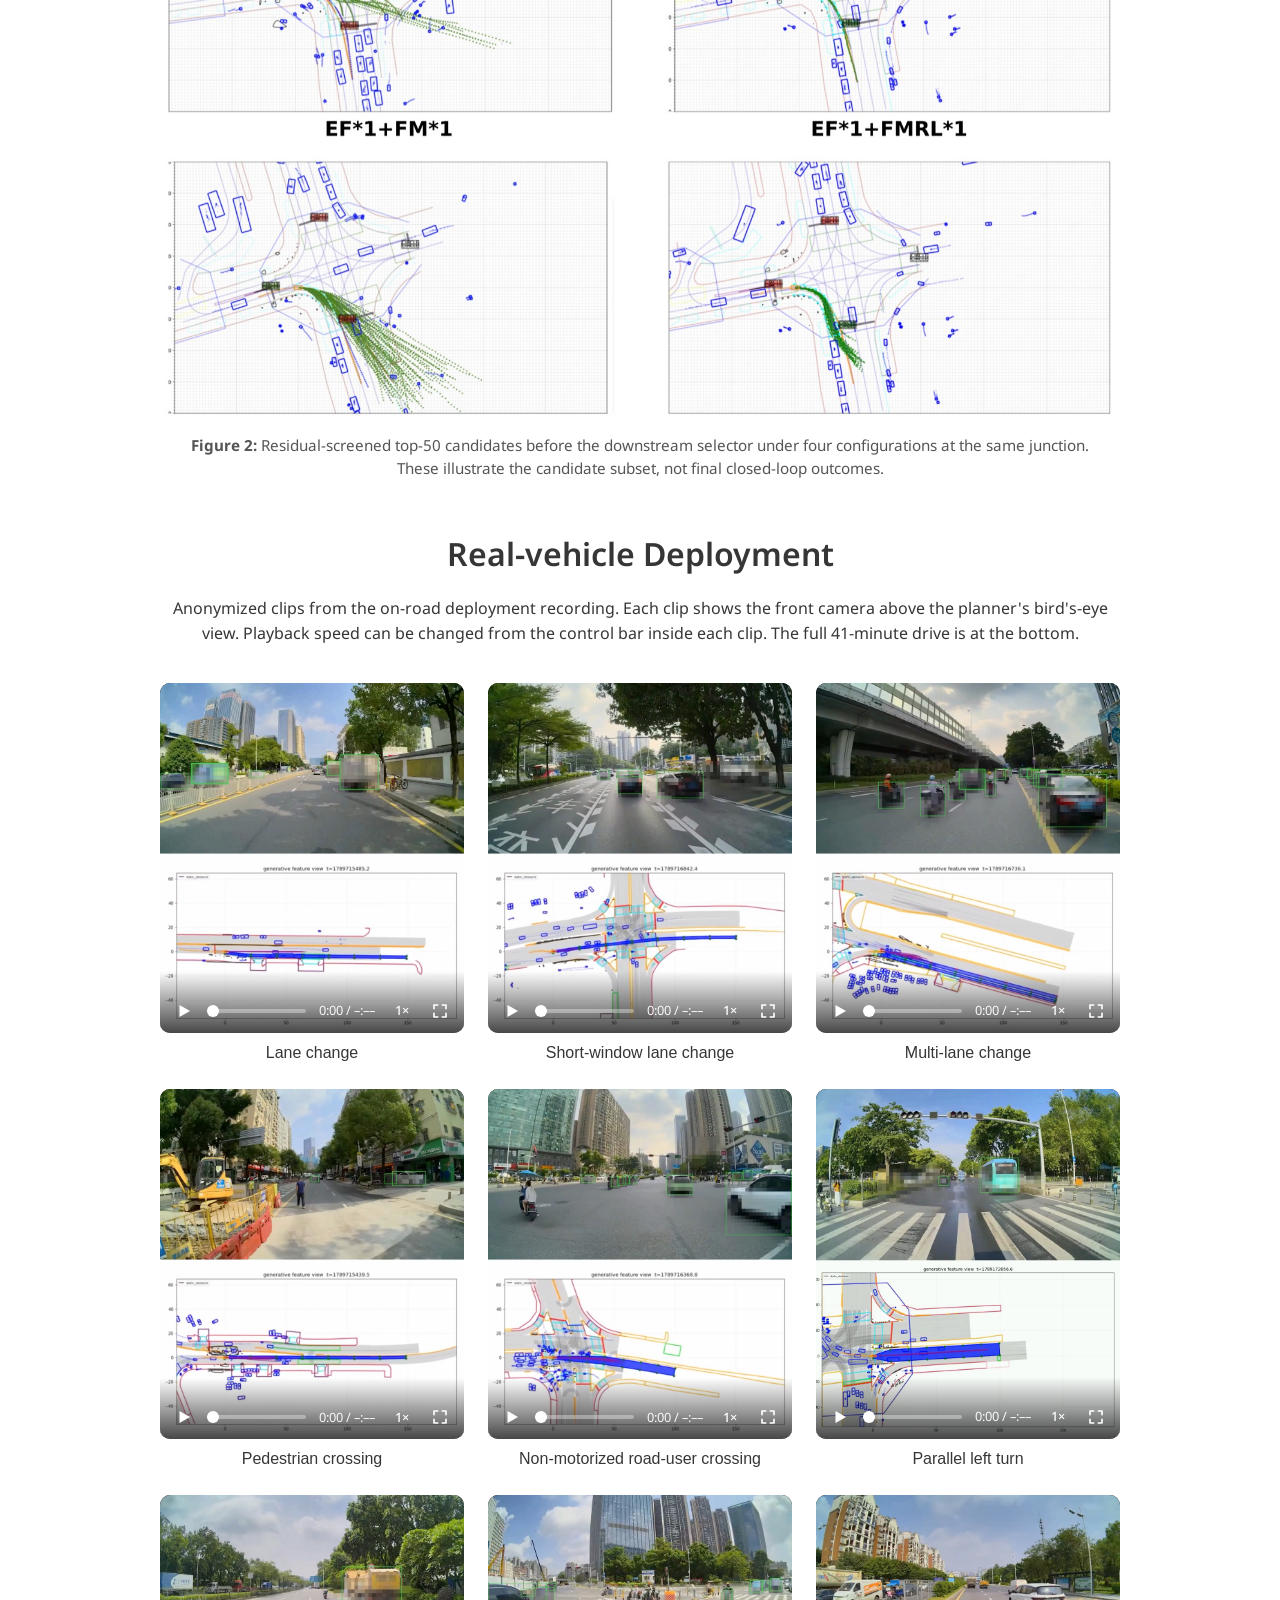
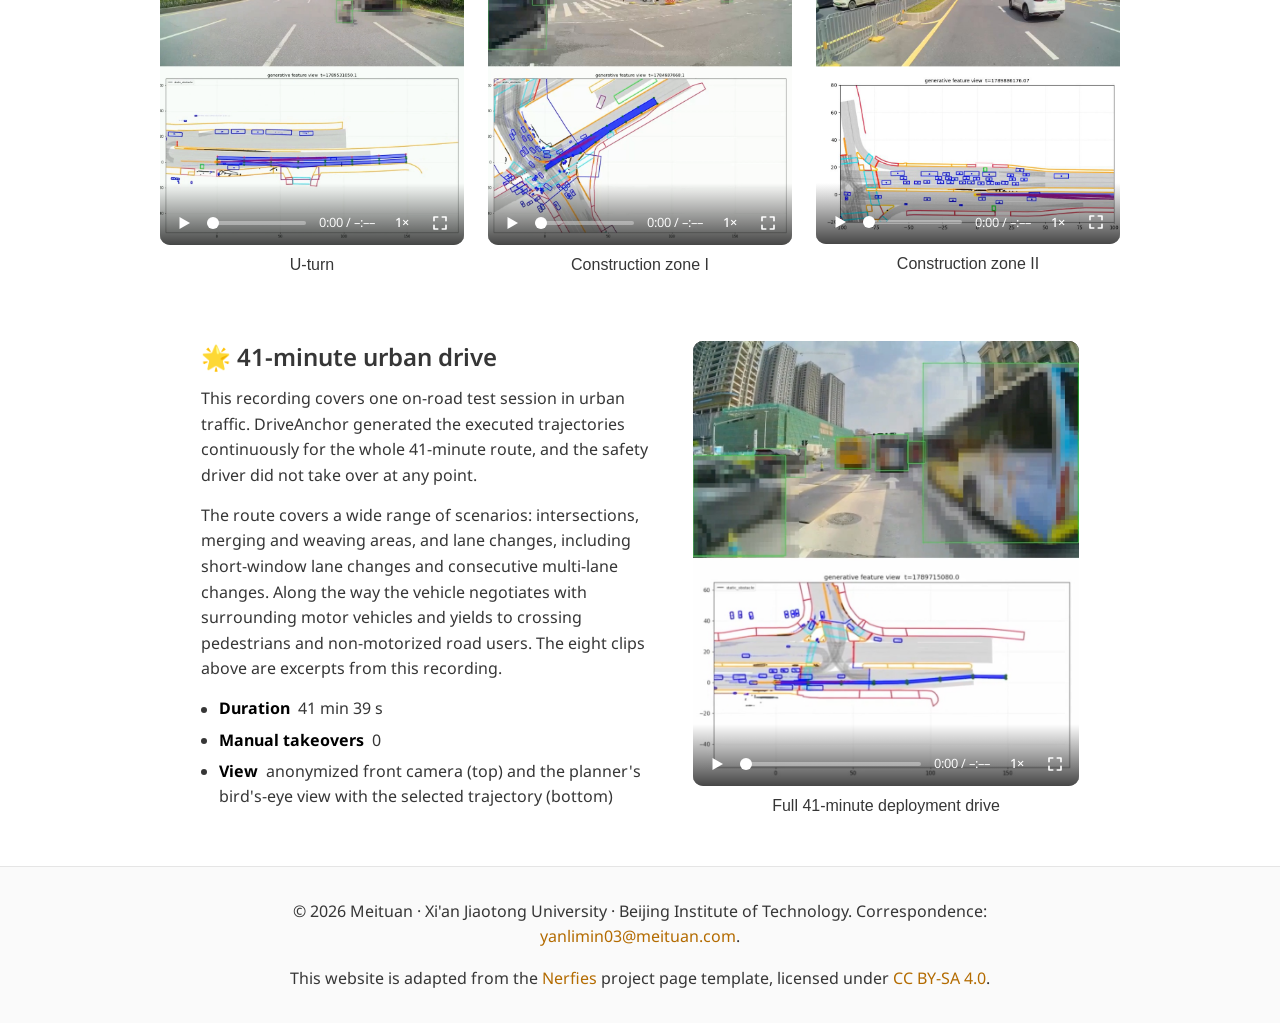
==== commit 44e08fcc: "Update paper navigation styling" ====
--- a/website_public/index.html
+++ b/website_public/index.html
@@ -43,20 +43,14 @@
             <img src="assets/logos/xjtu.png" alt="Xi'an Jiaotong University" class="aff-logo">
             <img src="assets/logos/bit.png" alt="Beijing Institute of Technology" class="aff-logo">
           </div>
-          <div class="is-size-5 publication-venue">arXiv preprint &middot; 2026</div>
+          <div class="is-size-5 publication-venue">Paper &middot; 2026</div>
 
           <div class="column has-text-centered">
             <div class="publication-links">
               <span class="link-block">
                 <a href="https://arxiv.org/abs/2606.00519" target="_blank" rel="noreferrer" class="external-link button is-normal is-rounded is-dark">
                   <span class="icon"><svg viewBox="0 0 24 24" aria-hidden="true"><path d="M14 2H6a2 2 0 0 0-2 2v16a2 2 0 0 0 2 2h12a2 2 0 0 0 2-2V8z"/><path d="M14 2v6h6M16 13H8M16 17H8"/></svg></span>
-                  <span>arXiv</span>
-                </a>
-              </span>
-              <span class="link-block">
-                <a href="https://github.com/123445992/driveanchor-public.github.io" target="_blank" rel="noreferrer" class="external-link button is-normal is-rounded is-dark">
-                  <span class="icon"><svg viewBox="0 0 24 24" aria-hidden="true"><path d="M16 18l6-6-6-6M8 6l-6 6 6 6"/></svg></span>
-                  <span>Code</span>
+                  <span>Paper</span>
                 </a>
               </span>
               <span class="link-block">
--- a/website_public/styles.css
+++ b/website_public/styles.css
@@ -514,7 +514,7 @@
   --mt-amber: #B36B00;
   --mt-ink: #1a1a1a;
 }
-body { border-top: 6px solid var(--mt-yellow); }
+body { border-top: 0; }
 .brand-strip { display: flex; justify-content: center; margin: 0 0 1.25rem; }
 .brand-logo { height: 44px; width: auto; }
 .publication-title { color: var(--mt-ink); }
@@ -528,11 +528,11 @@
 .affiliation-logos { display: flex; justify-content: center; align-items: center; gap: 2.25rem; margin: 1.1rem 0 0.9rem; flex-wrap: wrap; }
 .aff-logo { height: 64px; width: auto; }
 .aff-logo-wide { height: 40px; }
-.publication-venue { background: var(--mt-yellow); color: var(--mt-ink); font-weight: 600; border-radius: 999px; padding: 0.15rem 0.9rem; margin: 0.25rem auto 0.75rem; }
-.publication-links .button.is-dark { background: var(--mt-ink); border: 2px solid var(--mt-yellow); }
-.publication-links .button.is-dark:hover { background: var(--mt-yellow); color: var(--mt-ink); }
-.publication-links .button.is-dark:hover svg { stroke: var(--mt-ink); }
-.section .title.is-3 { border-left: 6px solid var(--mt-yellow); padding-left: 0.6rem; }
+.publication-venue { color: #555; font-weight: 600; margin: 0.25rem auto 0.75rem; }
+.publication-links .button.is-dark { background: var(--mt-ink); border: 0; }
+.publication-links .button.is-dark:hover { background: #4a4a4a; color: #fff; }
+.publication-links .button.is-dark:hover svg { stroke: #fff; }
+.section .title.is-3 { border-left: 0; padding-left: 0; }
 .hero.teaser .subtitle .dnerf { color: var(--mt-amber); }
-.footer { border-top: 4px solid var(--mt-yellow); }
+.footer { border-top: 1px solid #e5e5e5; }
 .footer a { color: var(--mt-amber); }
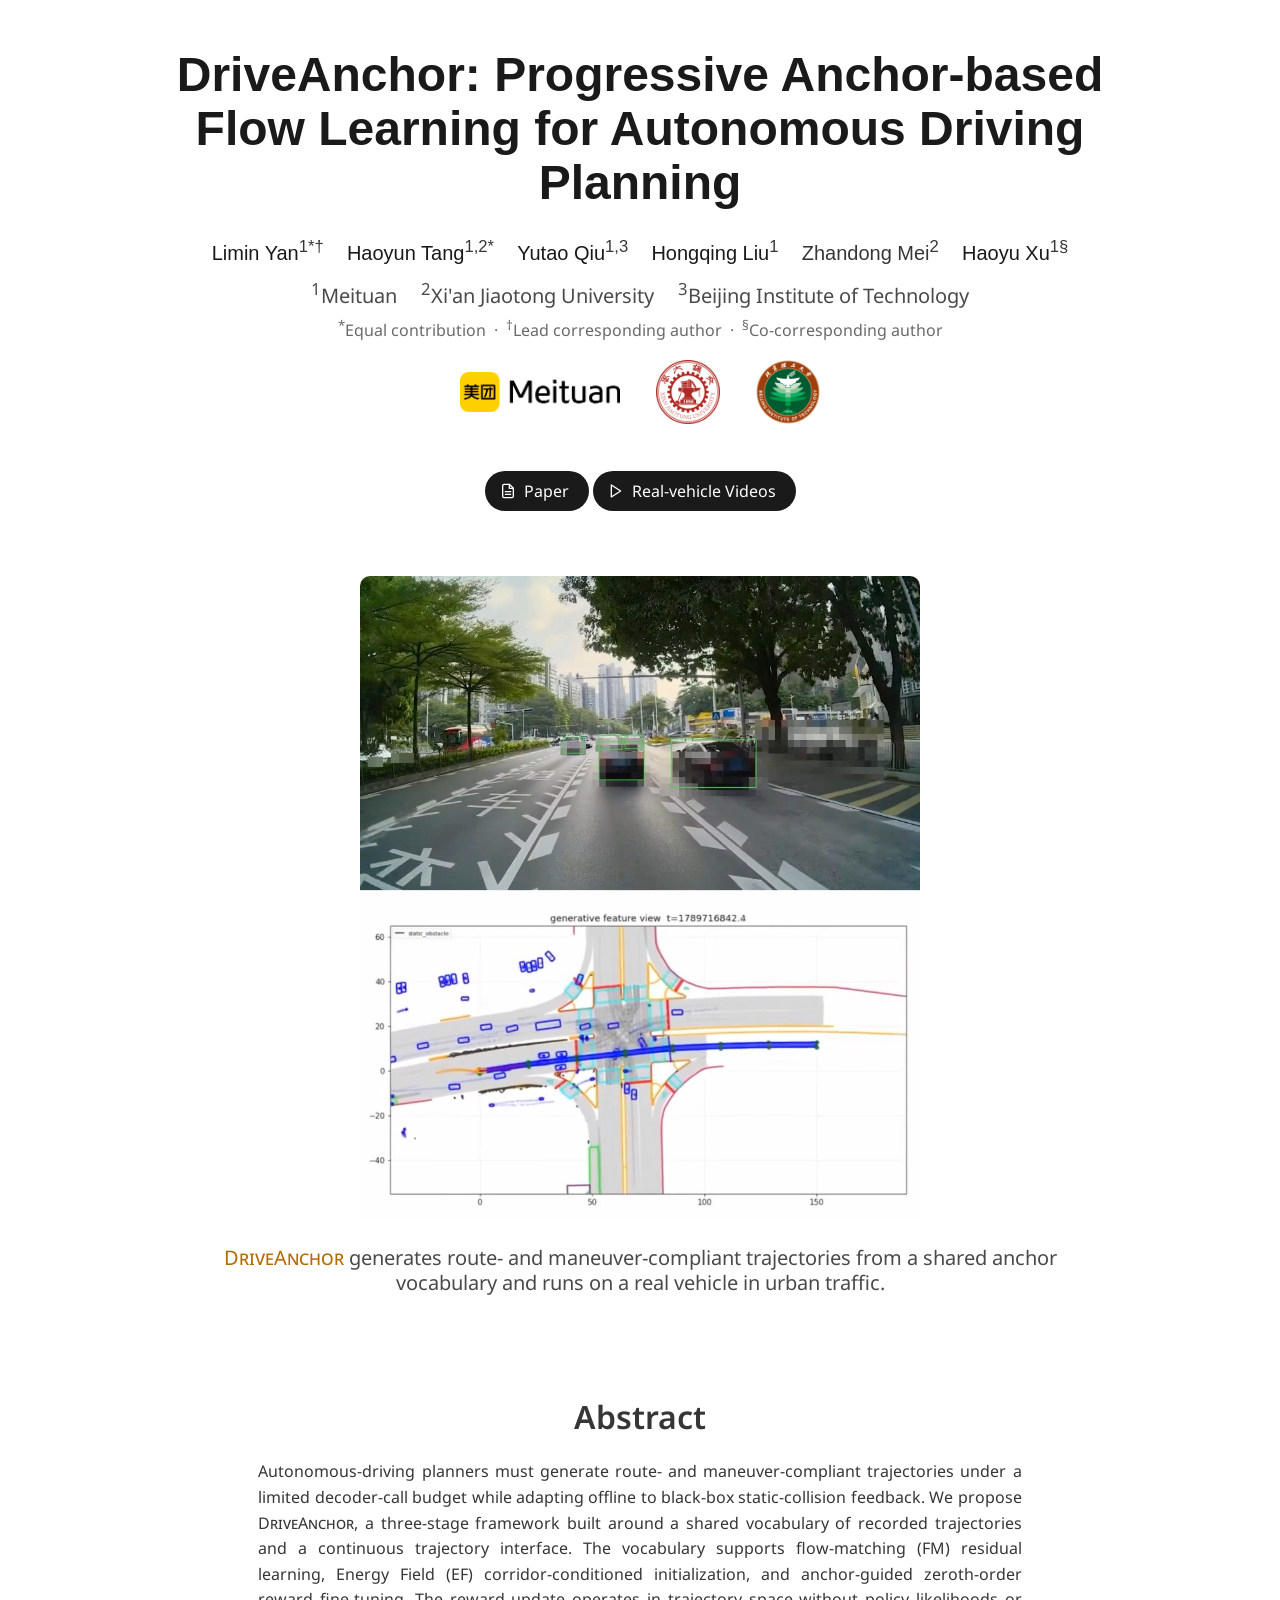
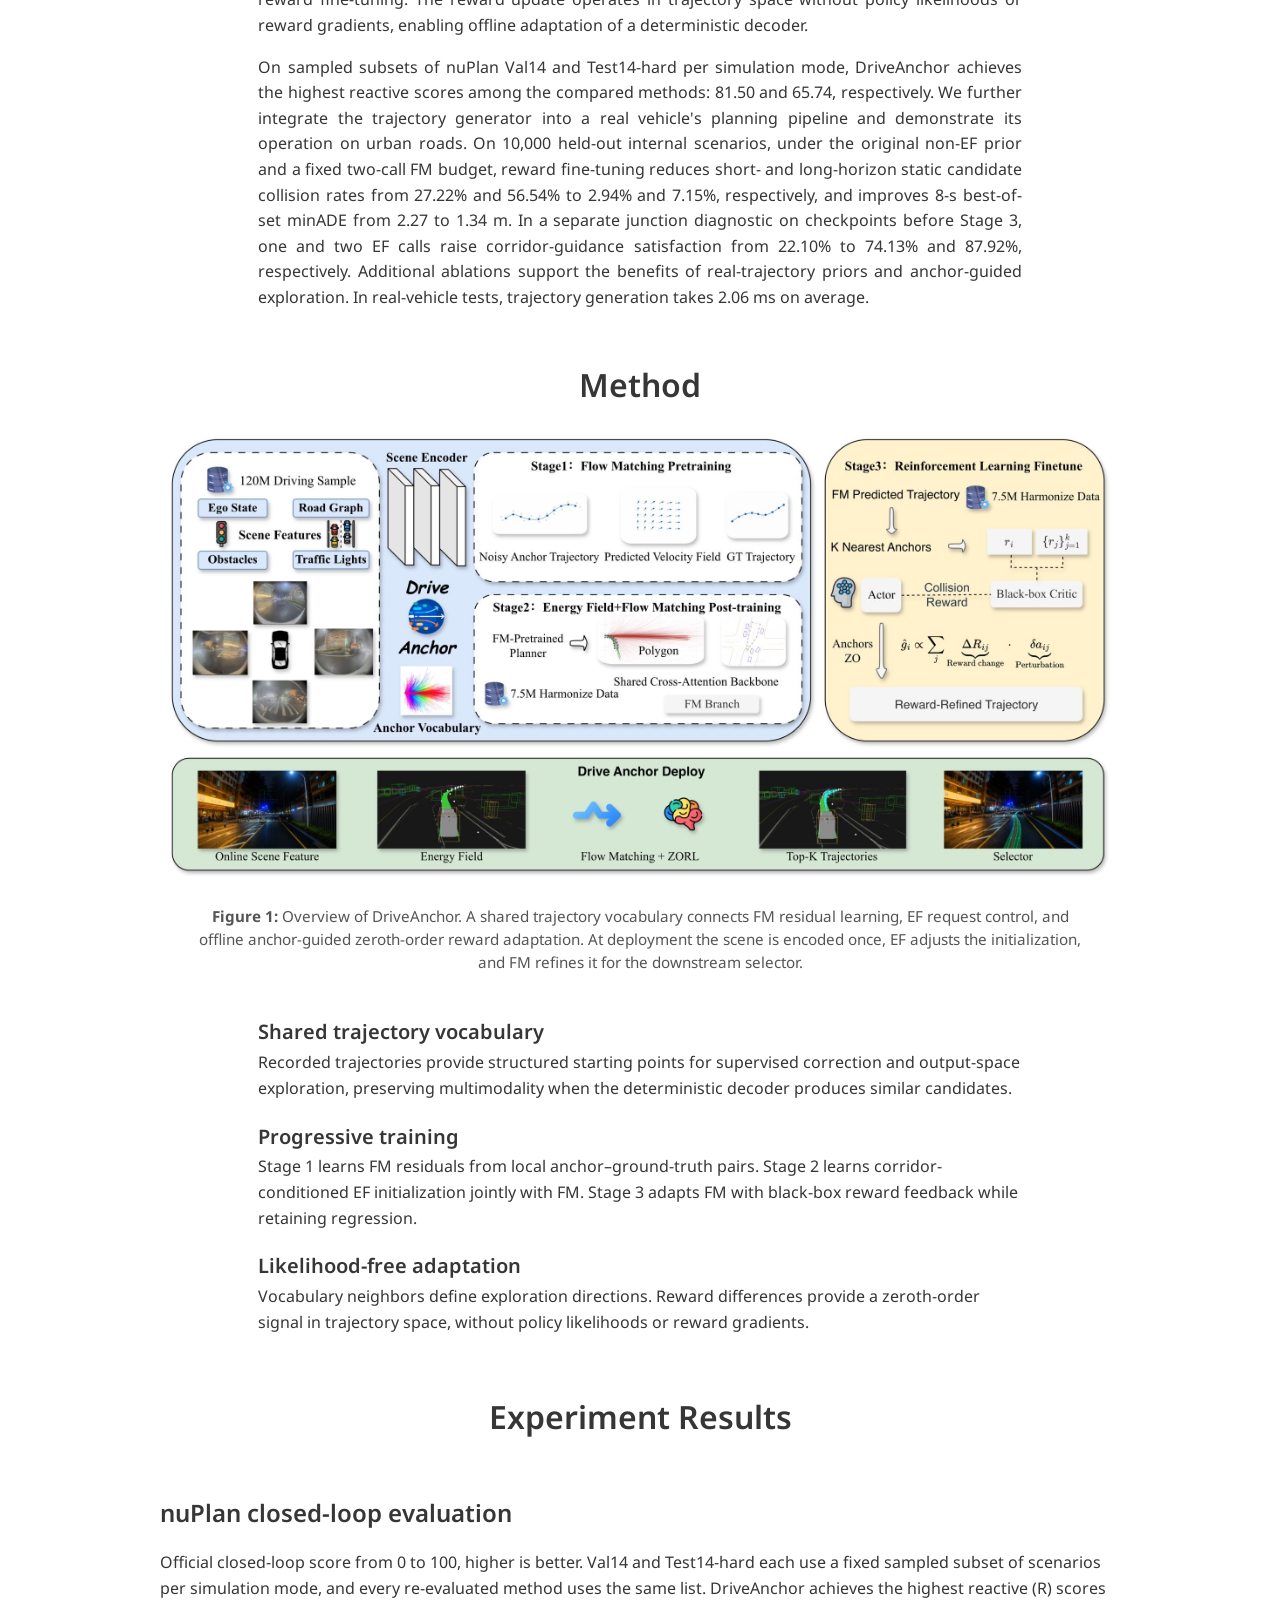
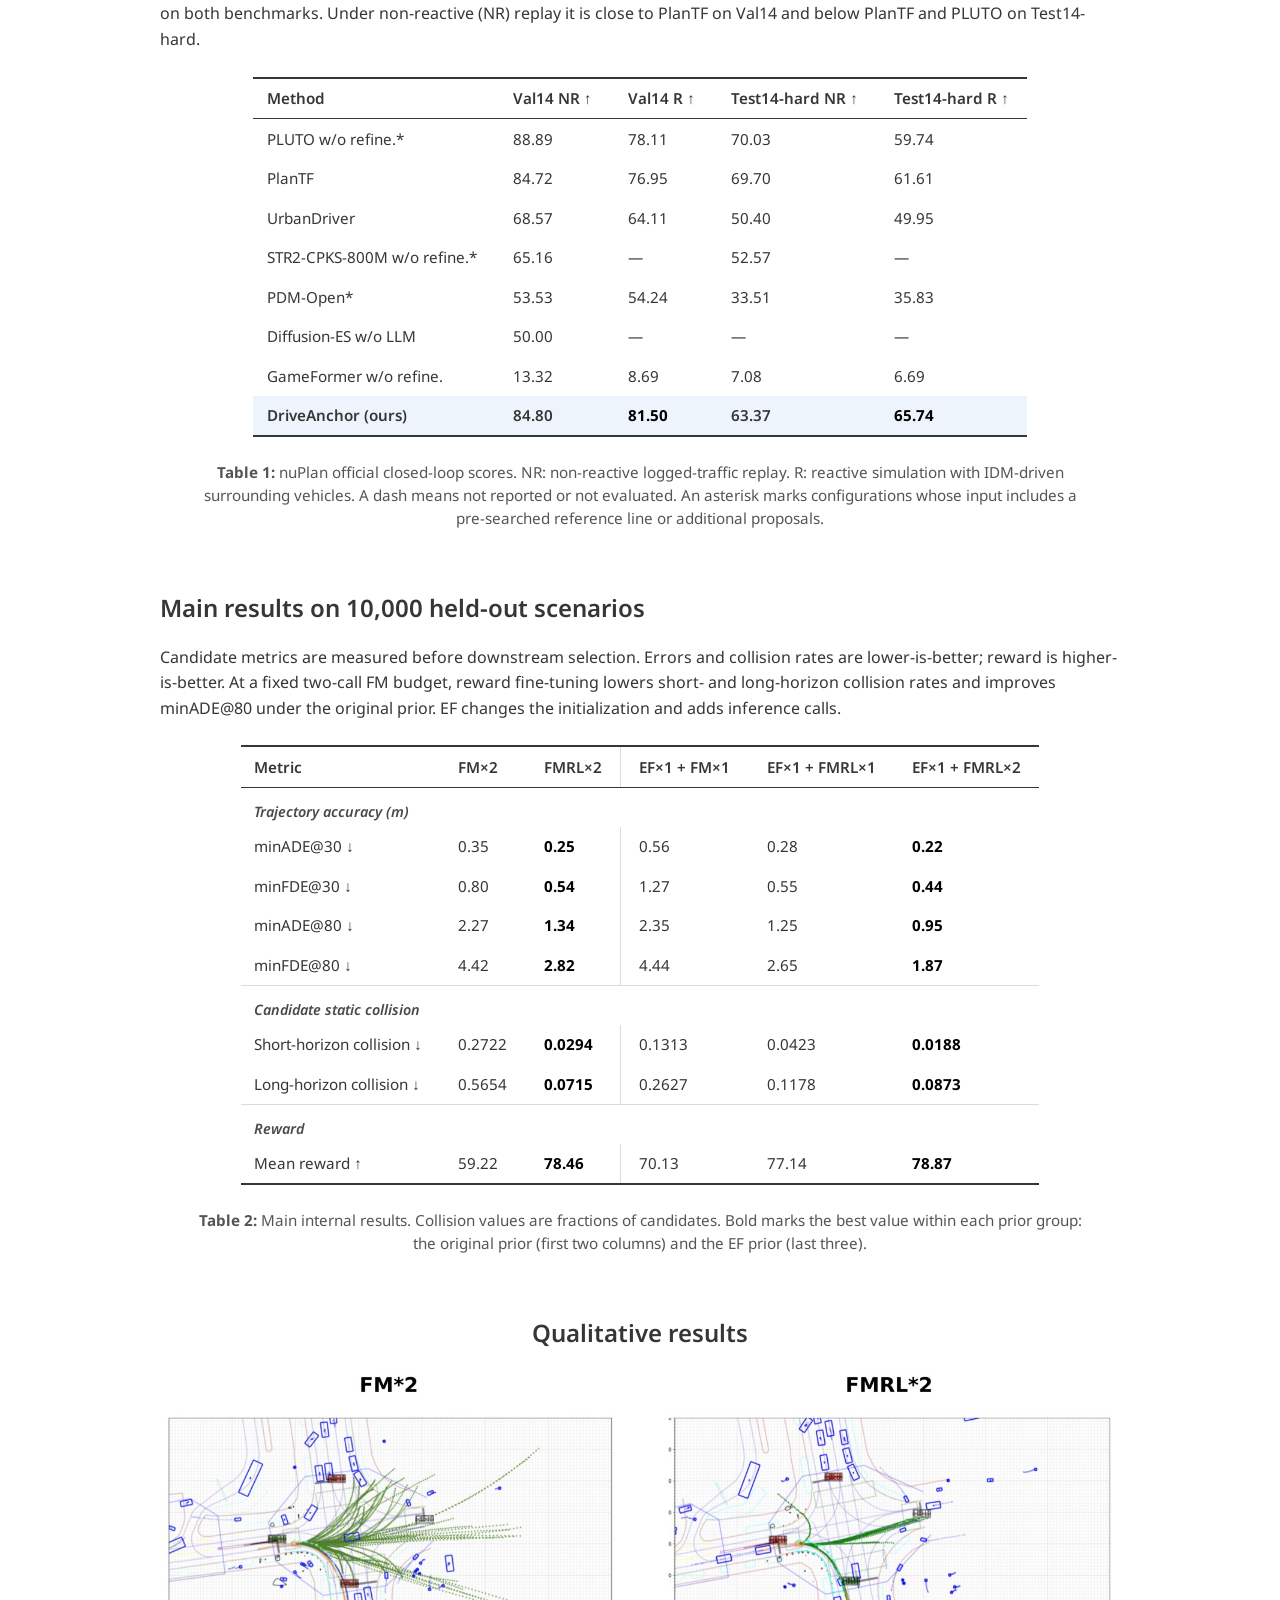
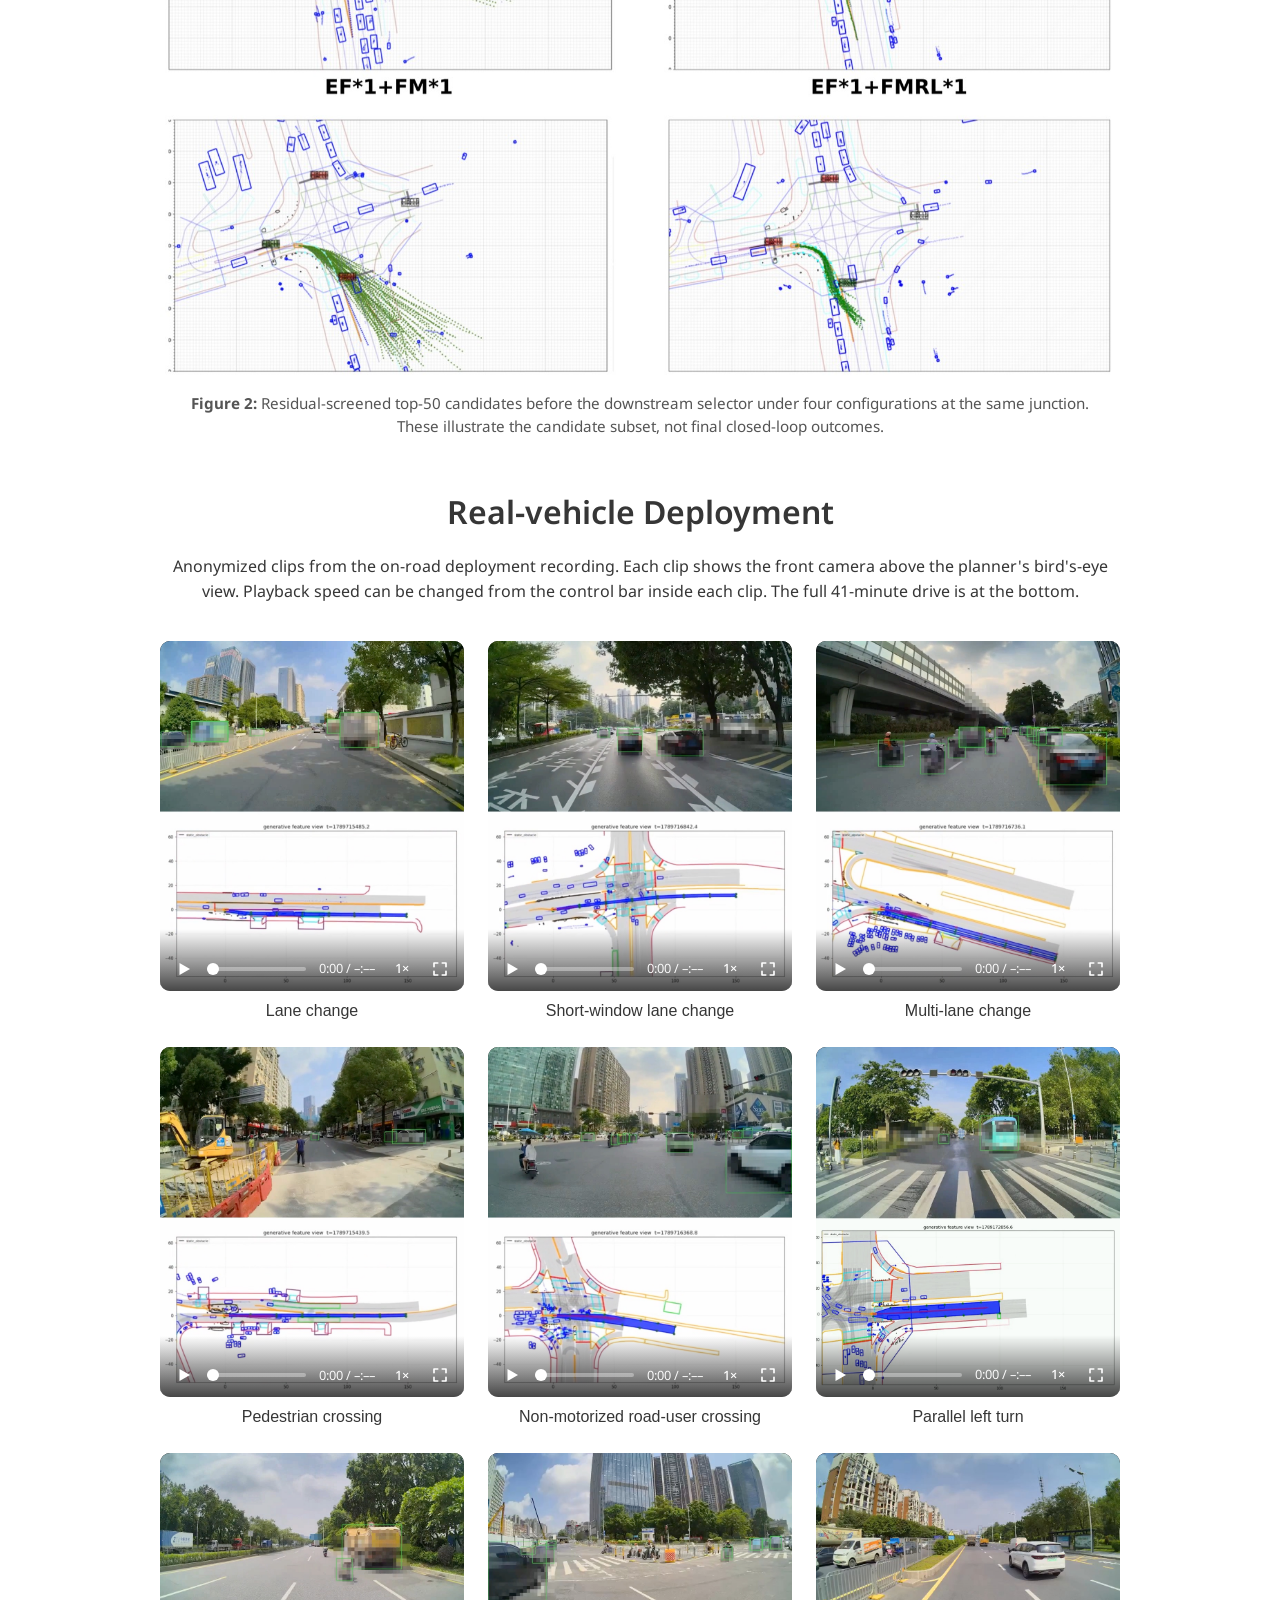
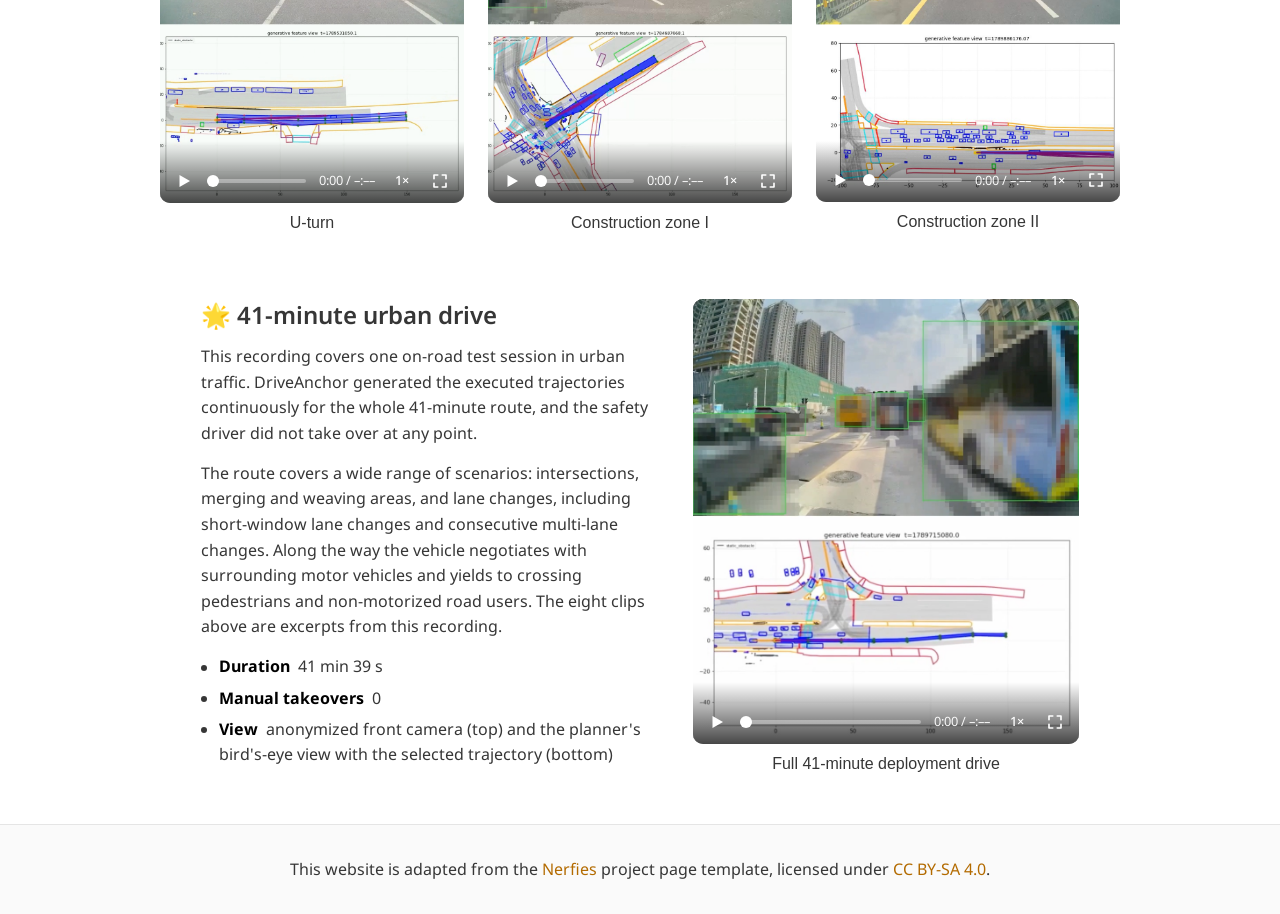
==== commit 1833b0be: "Simplify project page footer" ====
--- a/website_public/index.html
+++ b/website_public/index.html
@@ -43,8 +43,6 @@
             <img src="assets/logos/xjtu.png" alt="Xi'an Jiaotong University" class="aff-logo">
             <img src="assets/logos/bit.png" alt="Beijing Institute of Technology" class="aff-logo">
           </div>
-          <div class="is-size-5 publication-venue">Paper &middot; 2026</div>
-
           <div class="column has-text-centered">
             <div class="publication-links">
               <span class="link-block">
@@ -248,7 +246,6 @@
     <div class="columns is-centered">
       <div class="column is-8">
         <div class="content has-text-centered">
-          <p>&copy; 2026 Meituan &middot; Xi'an Jiaotong University &middot; Beijing Institute of Technology. Correspondence: <a href="mailto:yanlimin03@meituan.com">yanlimin03@meituan.com</a>.</p>
           <p>This website is adapted from the <a href="https://nerfies.github.io" target="_blank" rel="noreferrer">Nerfies</a> project page template, licensed under <a rel="license" href="http://creativecommons.org/licenses/by-sa/4.0/">CC BY-SA 4.0</a>.</p>
         </div>
       </div>
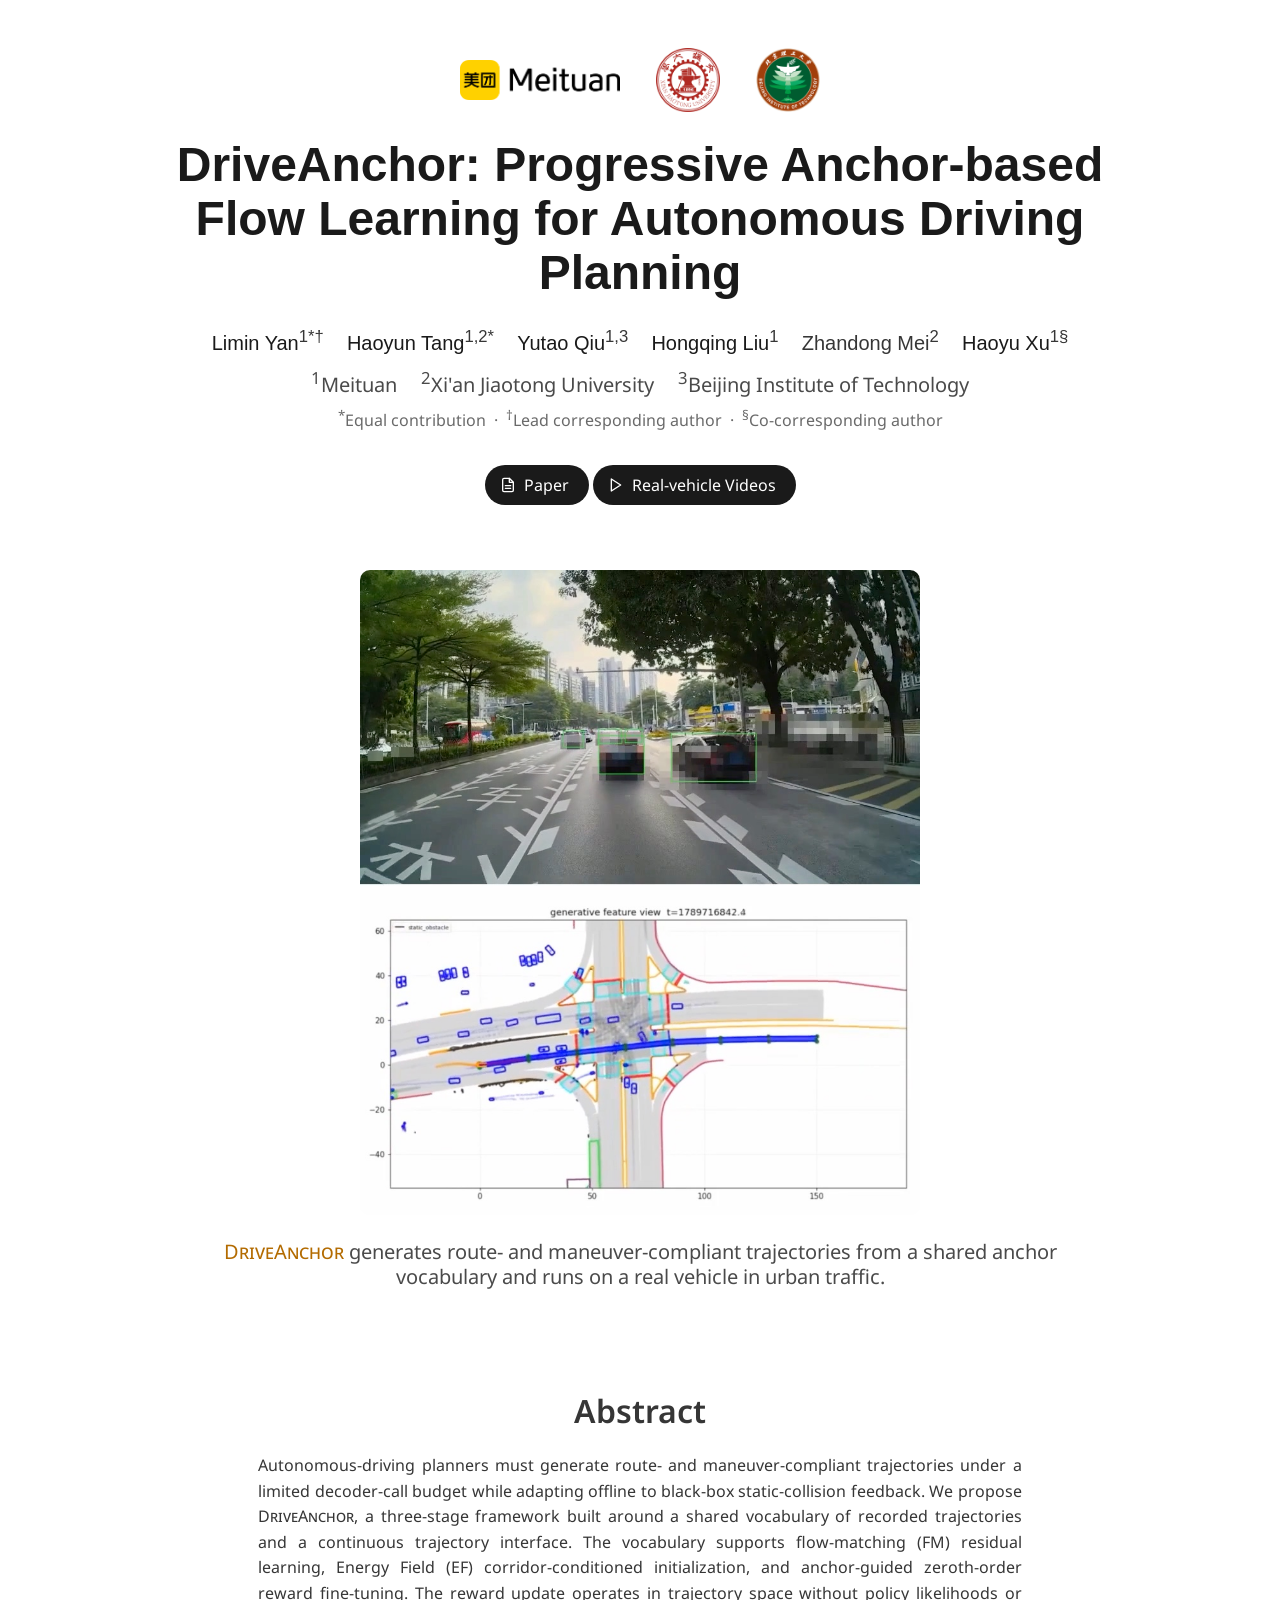
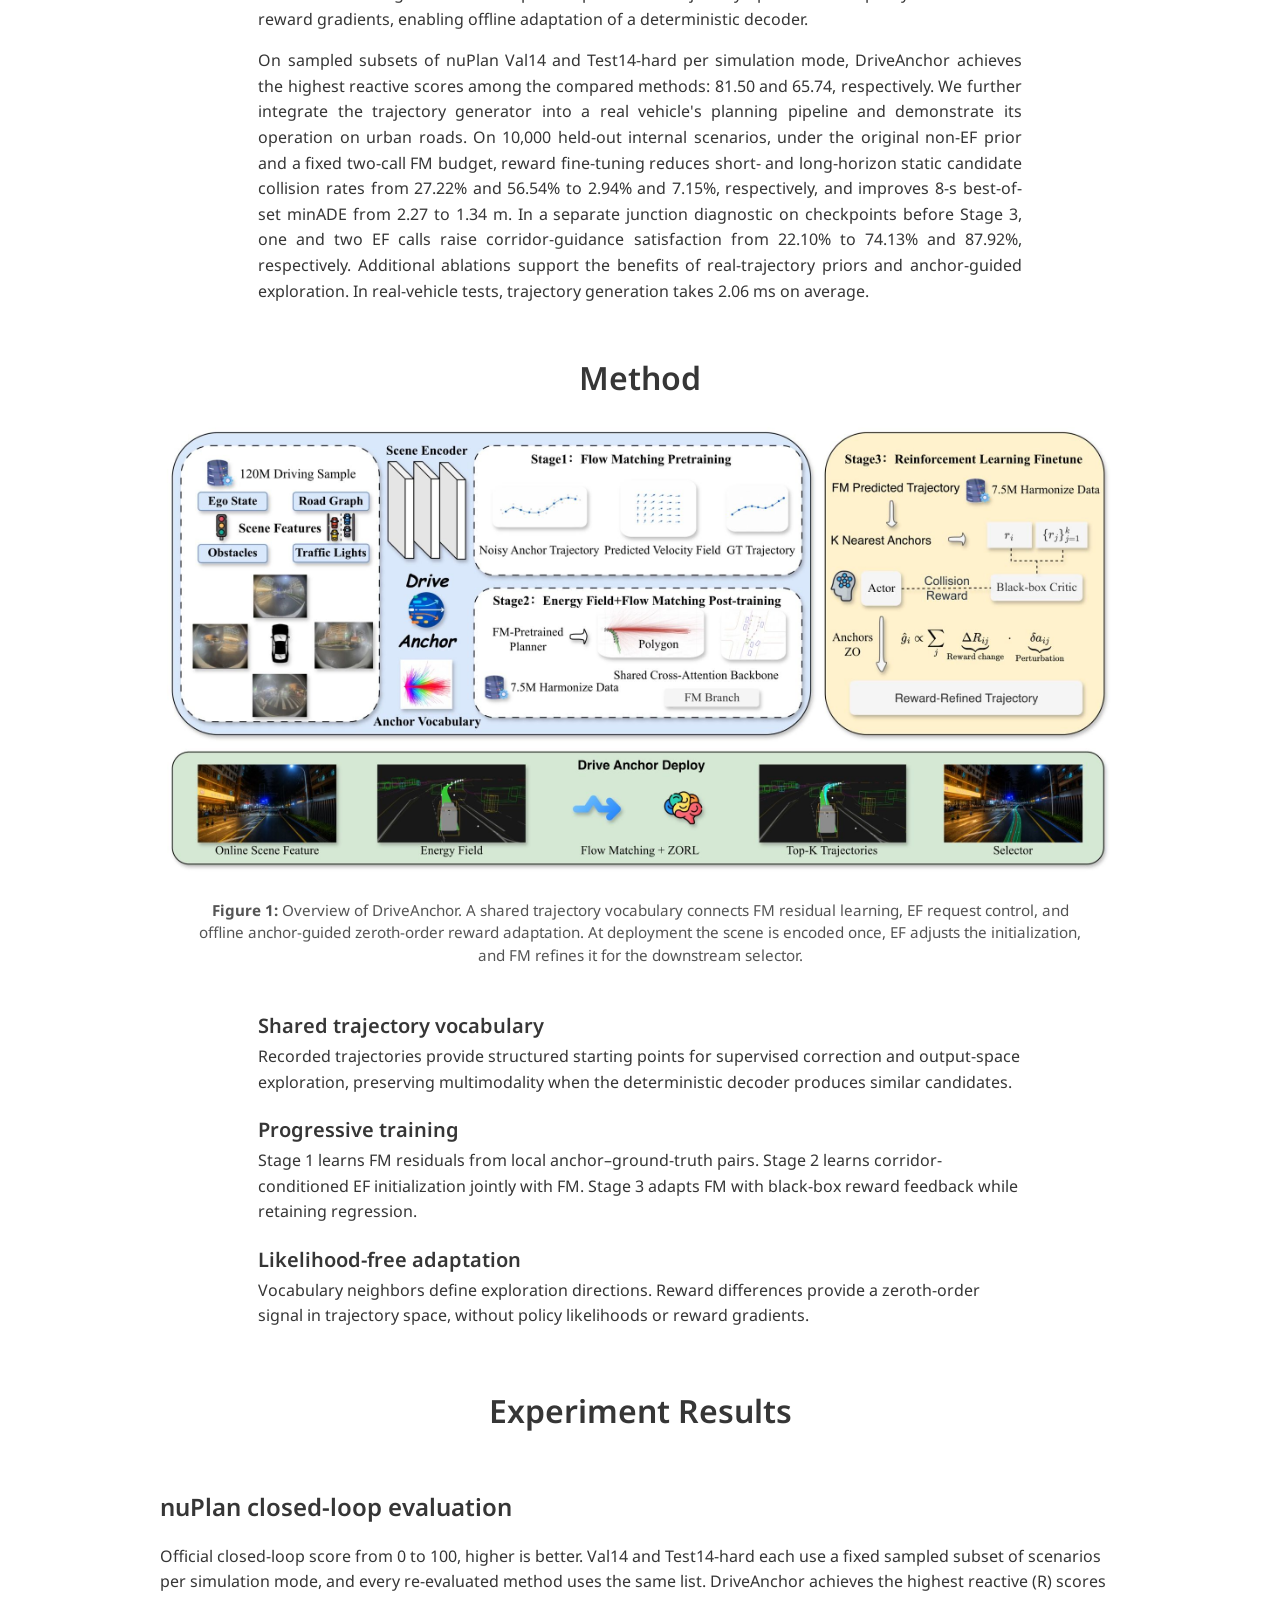
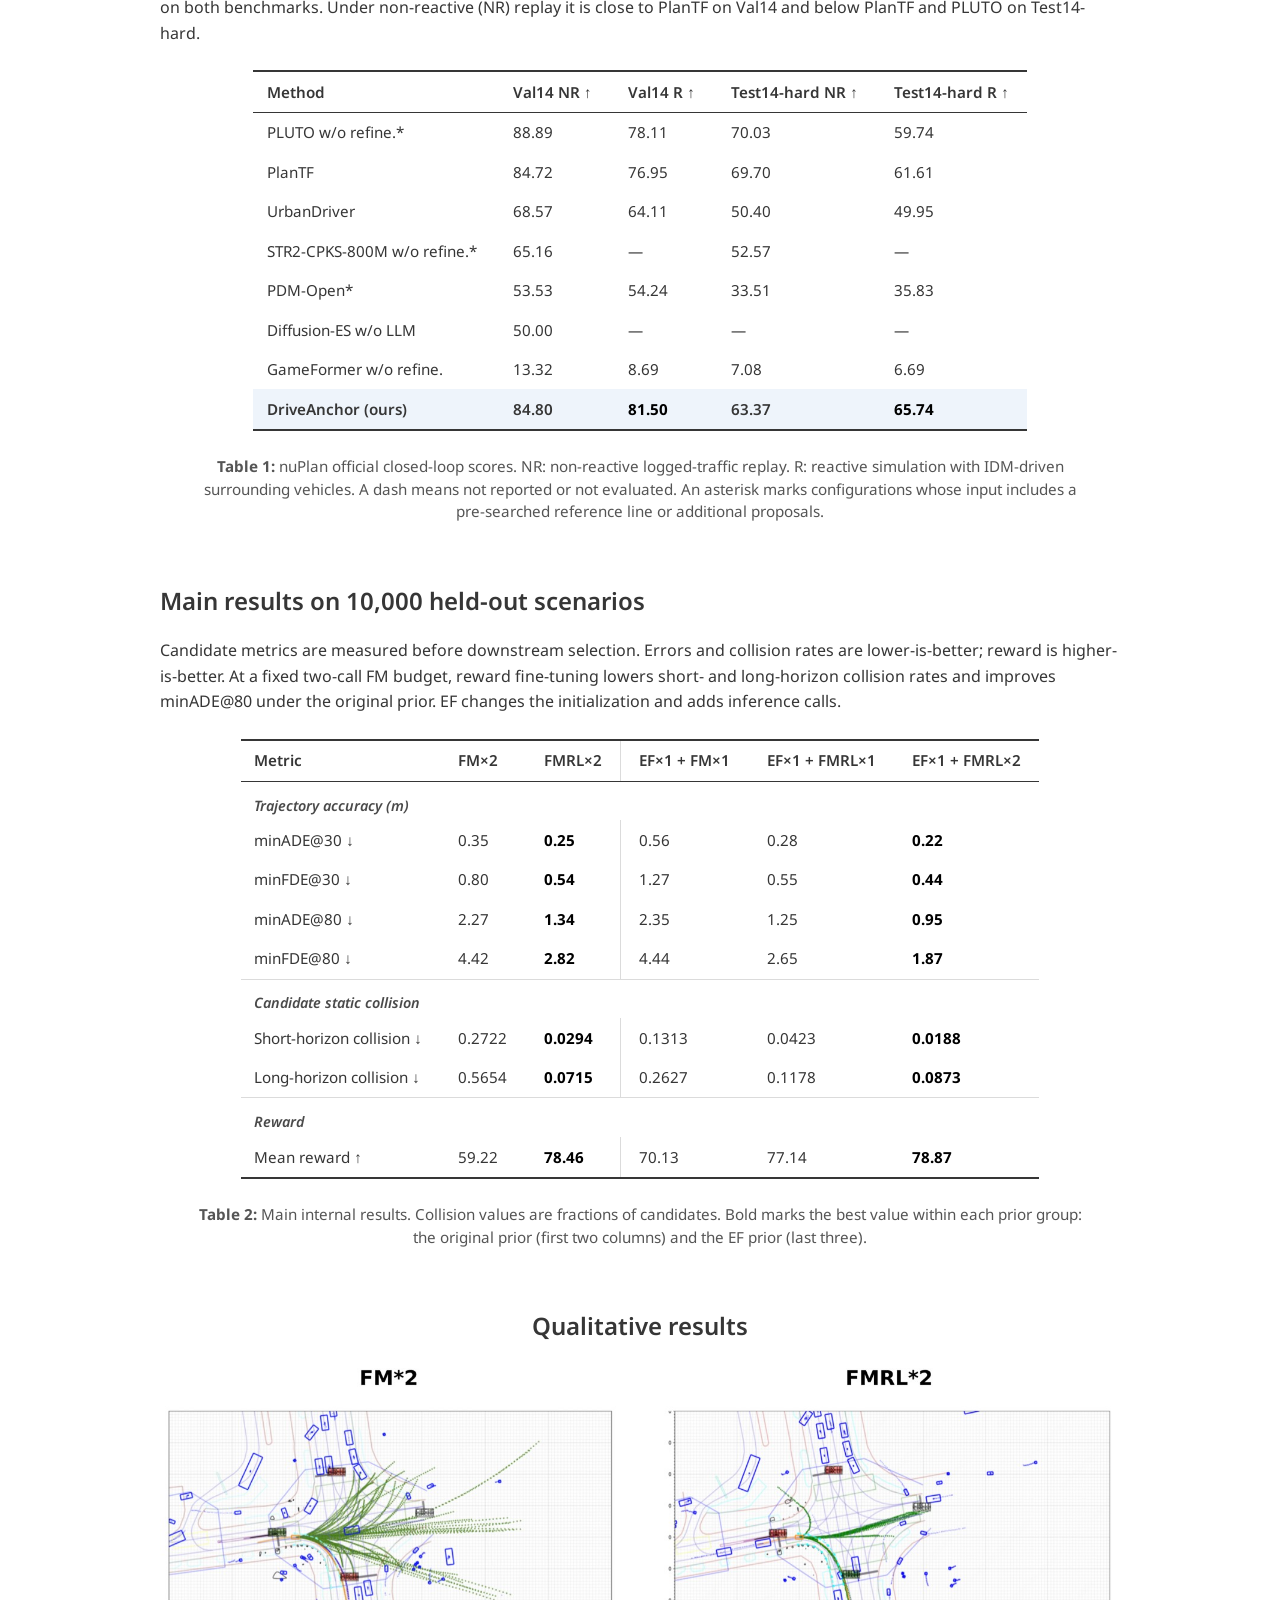
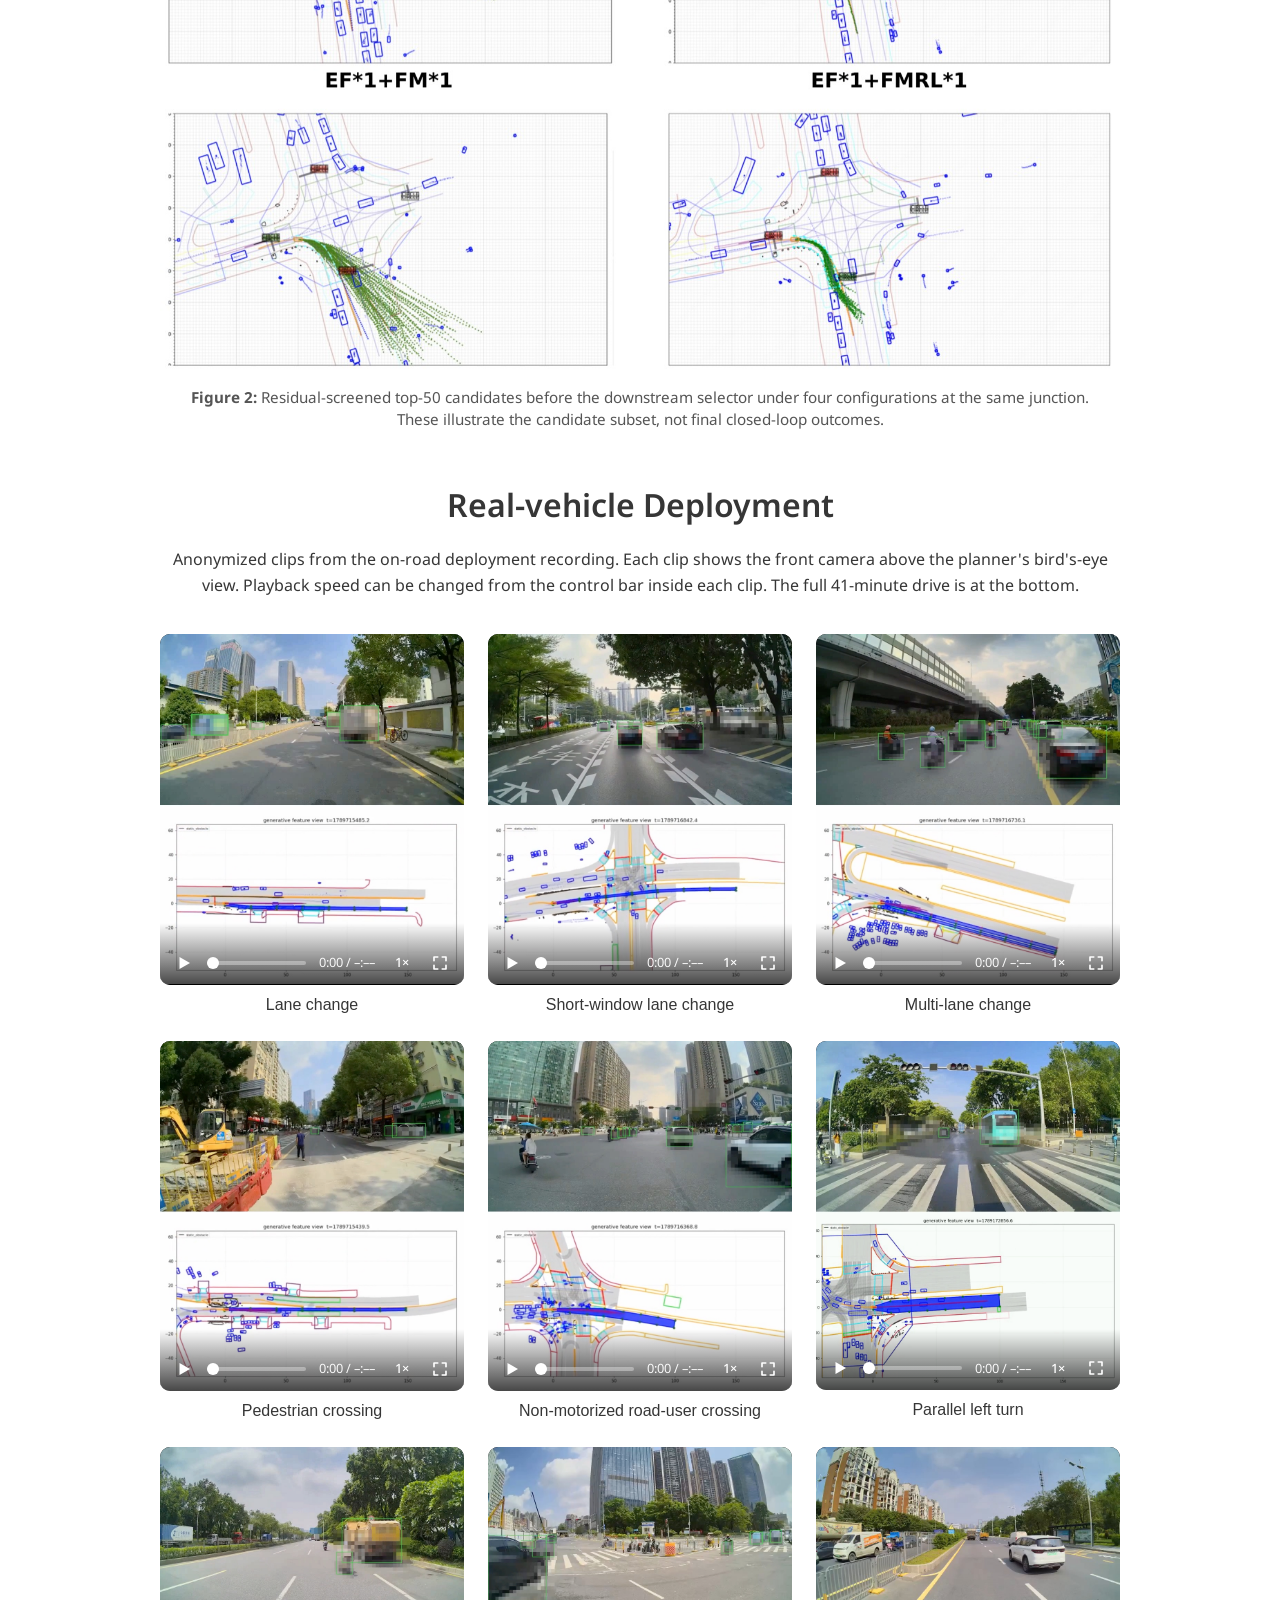
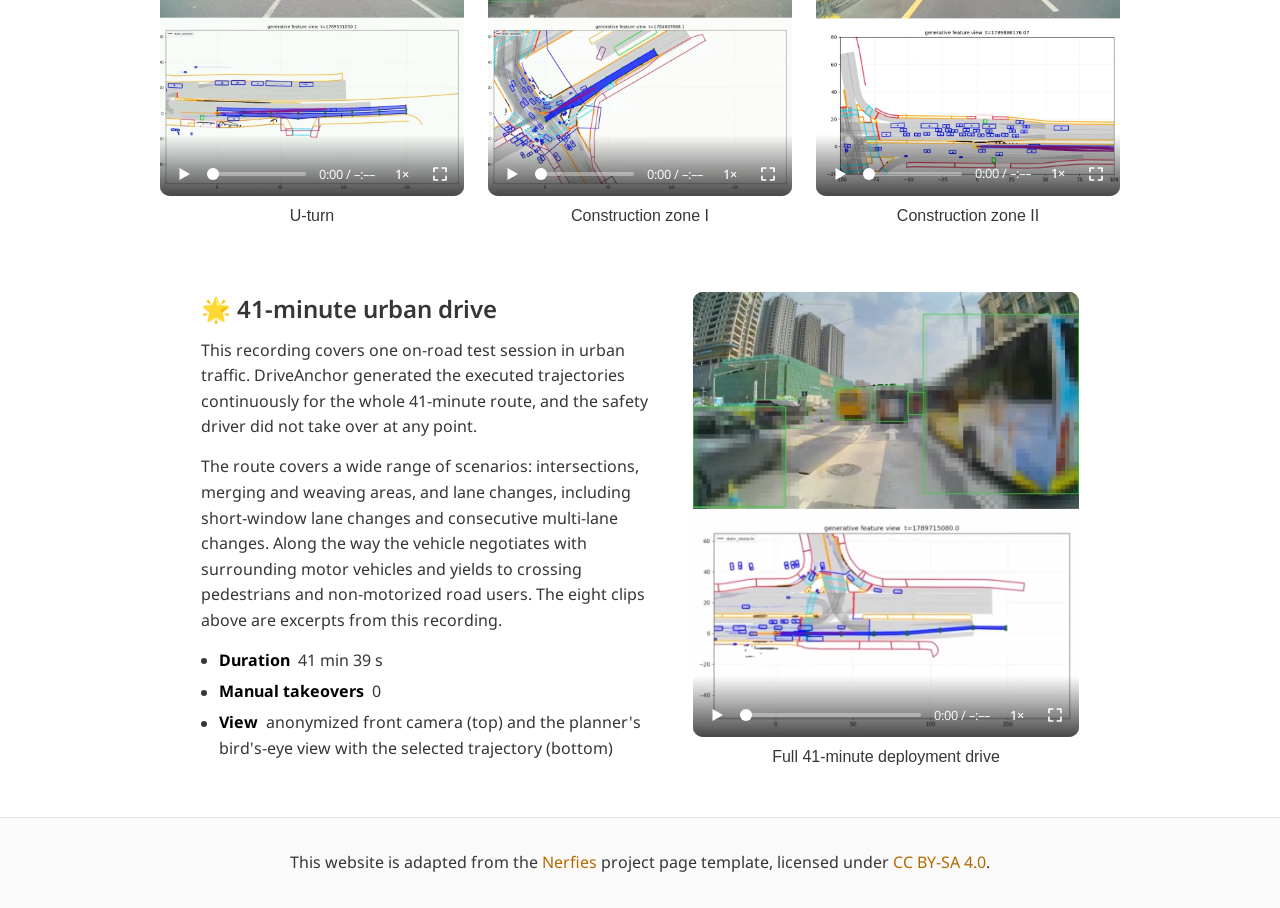
==== commit 7e292372: "Move affiliation logos above the project page title Co-Authored-By: Claude Fable 5.1 <noreply@anthro" ====
--- a/website_public/index.html
+++ b/website_public/index.html
@@ -23,6 +23,11 @@
     <div class="container is-max-desktop">
       <div class="columns is-centered">
         <div class="column has-text-centered">
+          <div class="affiliation-logos">
+            <img src="assets/logos/meituan.png" alt="Meituan" class="aff-logo aff-logo-wide">
+            <img src="assets/logos/xjtu.png" alt="Xi'an Jiaotong University" class="aff-logo">
+            <img src="assets/logos/bit.png" alt="Beijing Institute of Technology" class="aff-logo">
+          </div>
           <h1 class="title is-1 publication-title">DriveAnchor: Progressive Anchor-based Flow Learning for Autonomous Driving Planning</h1>
           <div class="is-size-5 publication-authors">
             <span class="author-block"><a href="mailto:yanlimin03@meituan.com">Limin Yan</a><sup>1*&dagger;</sup></span>
@@ -38,11 +43,6 @@
             <span class="author-block"><sup>3</sup>Beijing Institute of Technology</span>
           </div>
           <div class="is-size-6 publication-notes"><sup>*</sup>Equal contribution &nbsp;&middot;&nbsp; <sup>&dagger;</sup>Lead corresponding author &nbsp;&middot;&nbsp; <sup>&sect;</sup>Co-corresponding author</div>
-          <div class="affiliation-logos">
-            <img src="assets/logos/meituan.png" alt="Meituan" class="aff-logo aff-logo-wide">
-            <img src="assets/logos/xjtu.png" alt="Xi'an Jiaotong University" class="aff-logo">
-            <img src="assets/logos/bit.png" alt="Beijing Institute of Technology" class="aff-logo">
-          </div>
           <div class="column has-text-centered">
             <div class="publication-links">
               <span class="link-block">
--- a/website_public/styles.css
+++ b/website_public/styles.css
@@ -525,7 +525,7 @@
 .publication-affiliations { margin-top: 0.5rem; color: #4a4a4a; }
 .publication-affiliations .author-block { margin: 0 0.6rem; }
 .publication-notes { color: #6a6a6a; margin-top: 0.35rem; }
-.affiliation-logos { display: flex; justify-content: center; align-items: center; gap: 2.25rem; margin: 1.1rem 0 0.9rem; flex-wrap: wrap; }
+.affiliation-logos { display: flex; justify-content: center; align-items: center; gap: 2.25rem; margin: 0 0 1.6rem; flex-wrap: wrap; }
 .aff-logo { height: 64px; width: auto; }
 .aff-logo-wide { height: 40px; }
 .publication-venue { color: #555; font-weight: 600; margin: 0.25rem auto 0.75rem; }
